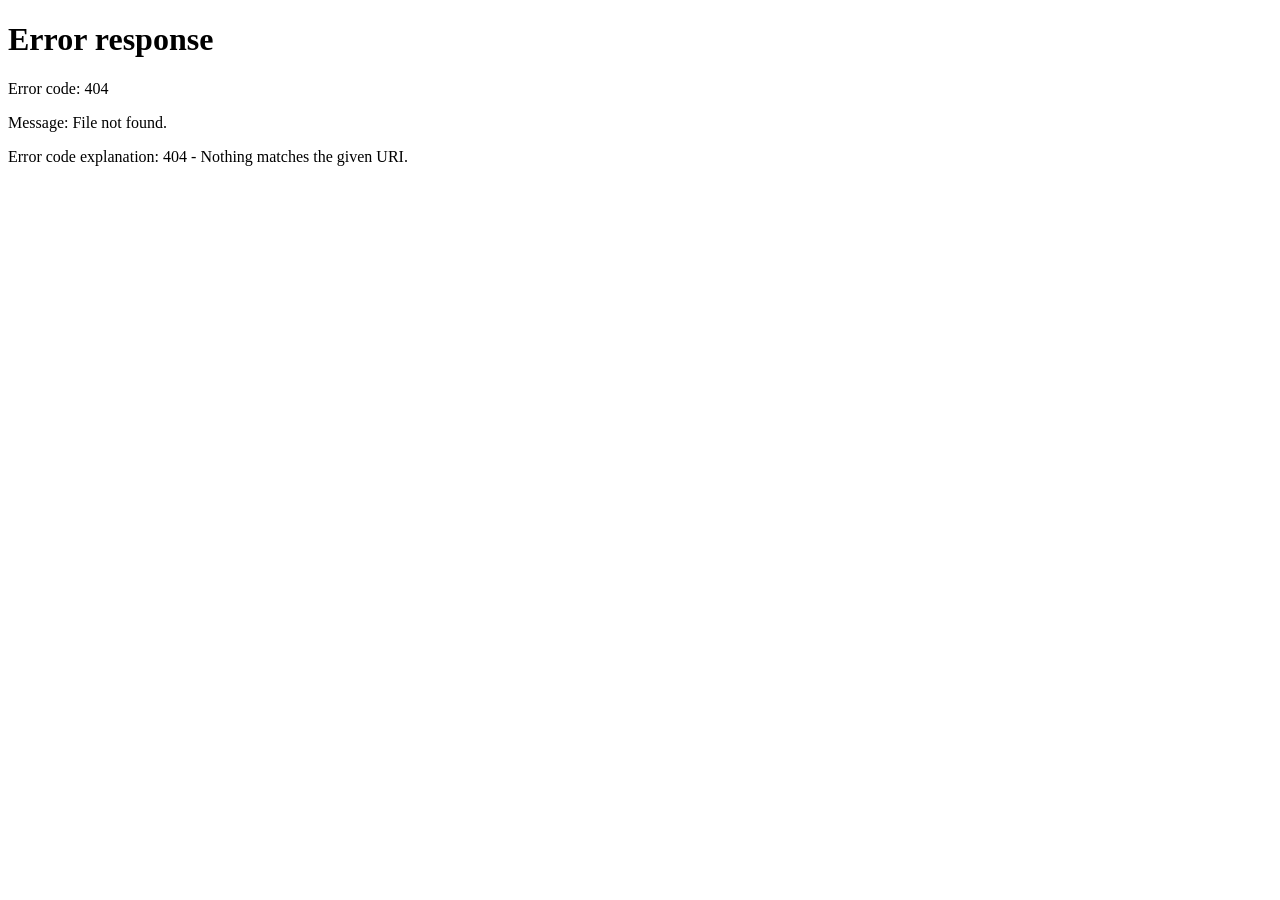
==== index.html @ 7c7d0f90 "Add files via upload" ====
<!DOCTYPE html>
<html lang="tr">
<head>
  <meta charset="UTF-8">
  <meta name="viewport" content="width=device-width, initial-scale=1">
  <title>EUDIA Brussels</title>
  <meta http-equiv="refresh" content="0; url=html/MainPage_tr.html">
  <link rel="icon" type="image/png" href="img/logo/favicon.png">
  <script>
    // Tarayıcı dili Türkçe değilse İngilizce sayfaya yönlendir
    (function () {
      var lang = (navigator.language || 'tr').toLowerCase();
      var target = lang.indexOf('tr') === 0 ? 'html/MainPage_tr.html' : 'html/MainPage_en.html';
      window.location.replace(target);
    })();
  </script>
</head>
<body>
  <p><a href="html/MainPage_tr.html">EUDIA Brussels — Türkçe</a> · <a href="html/MainPage_en.html">English</a></p>
</body>
</html>
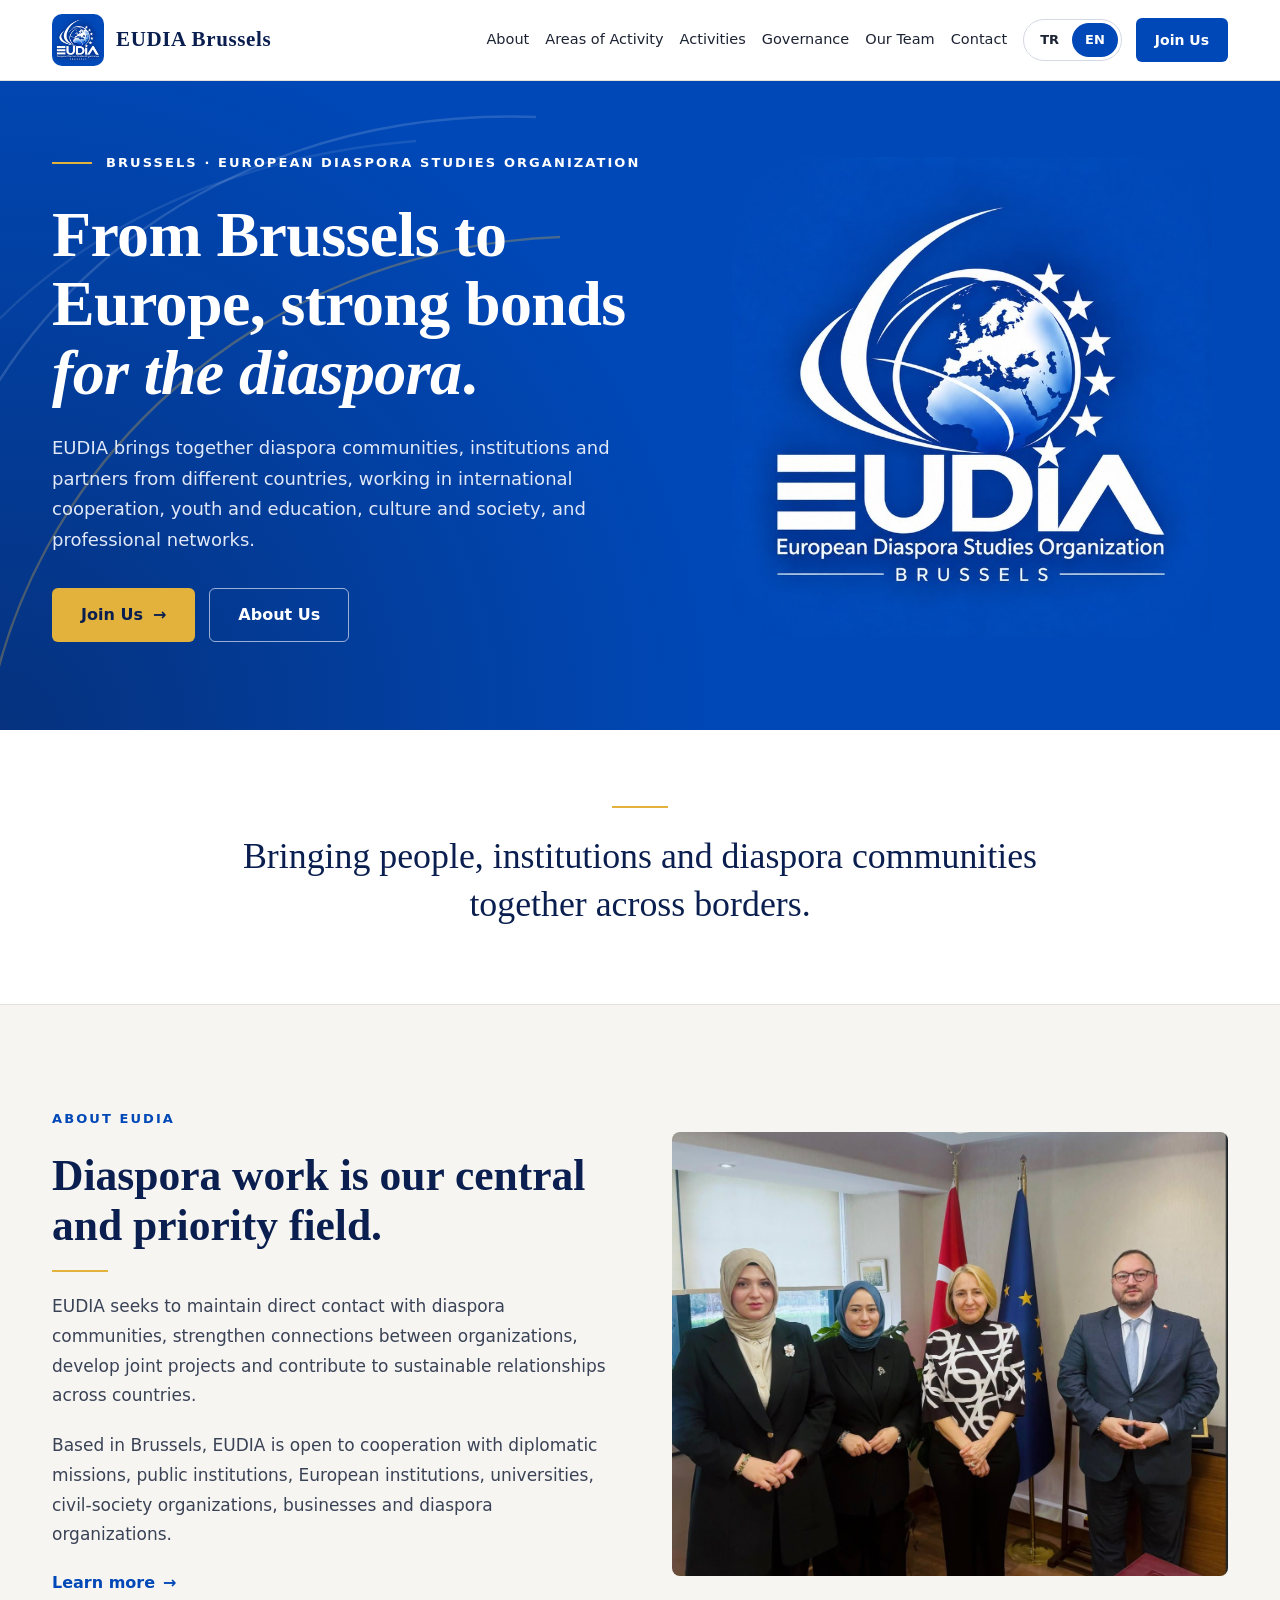
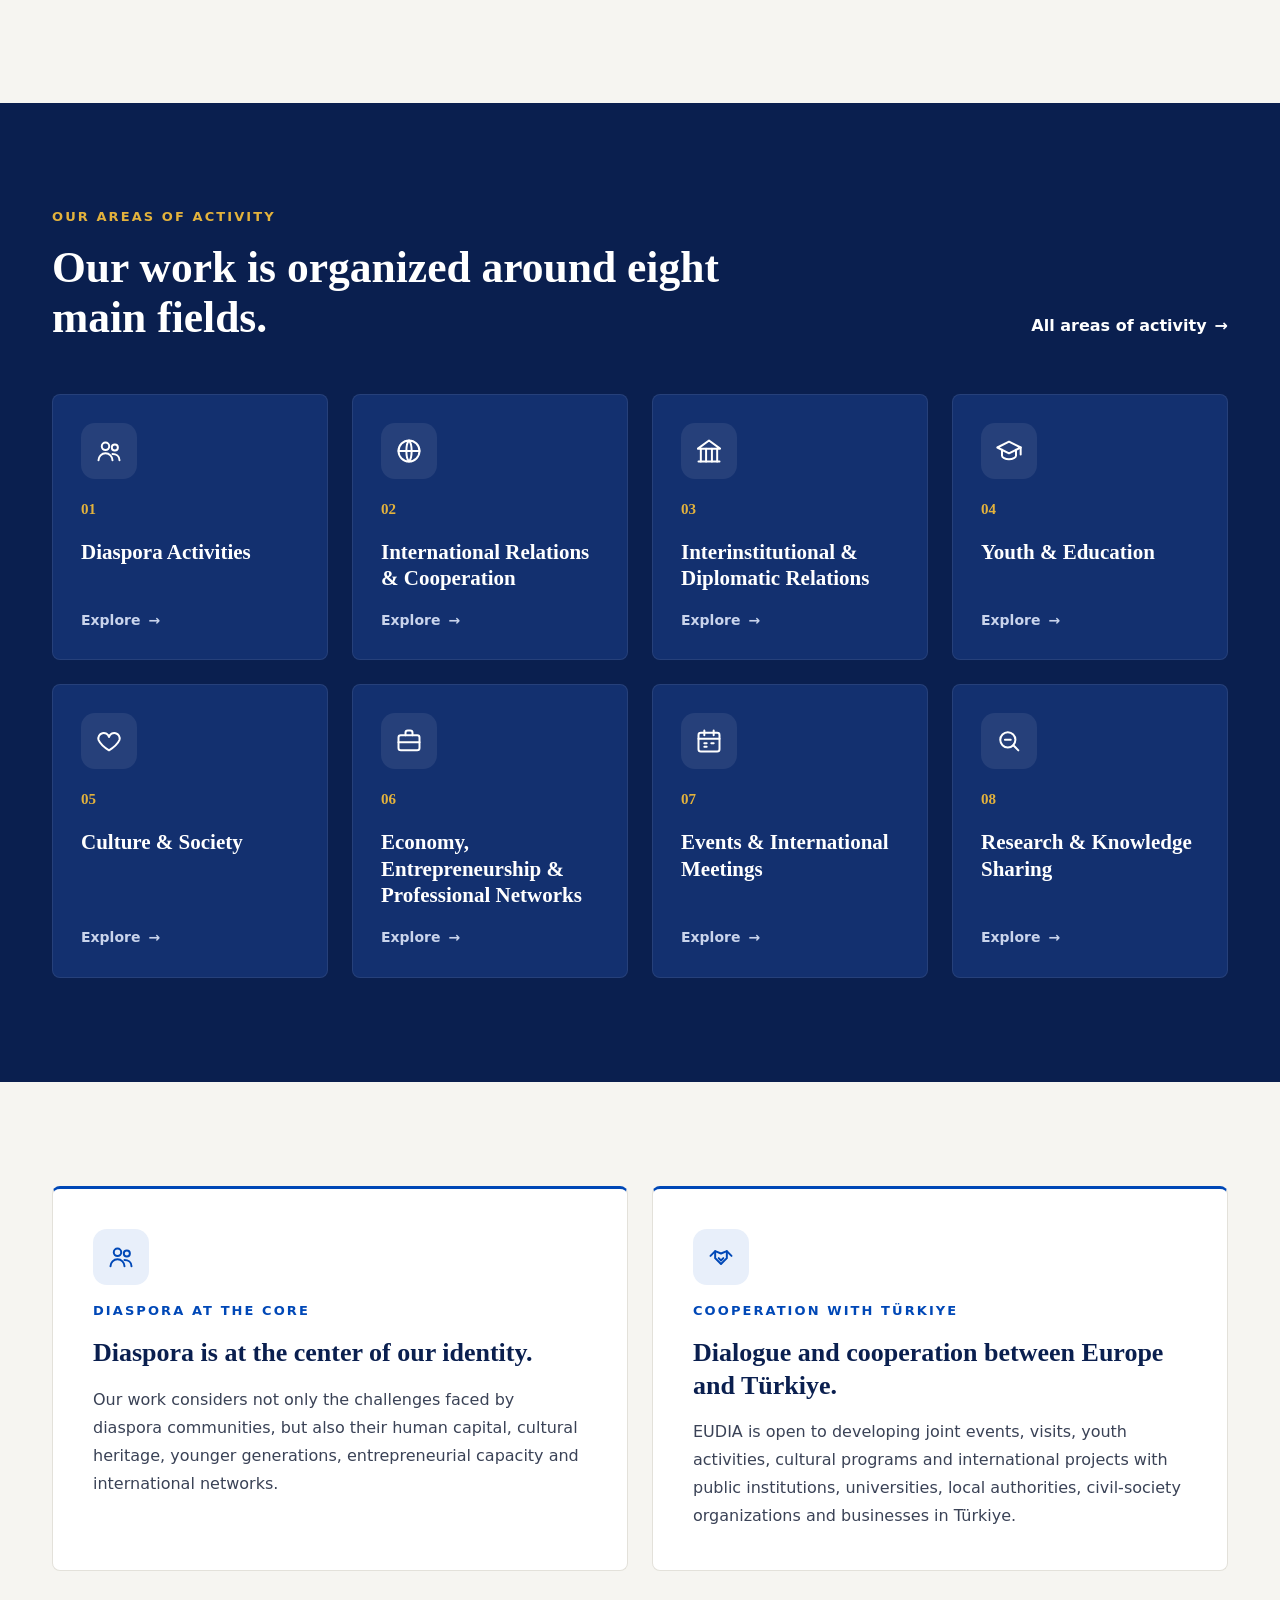
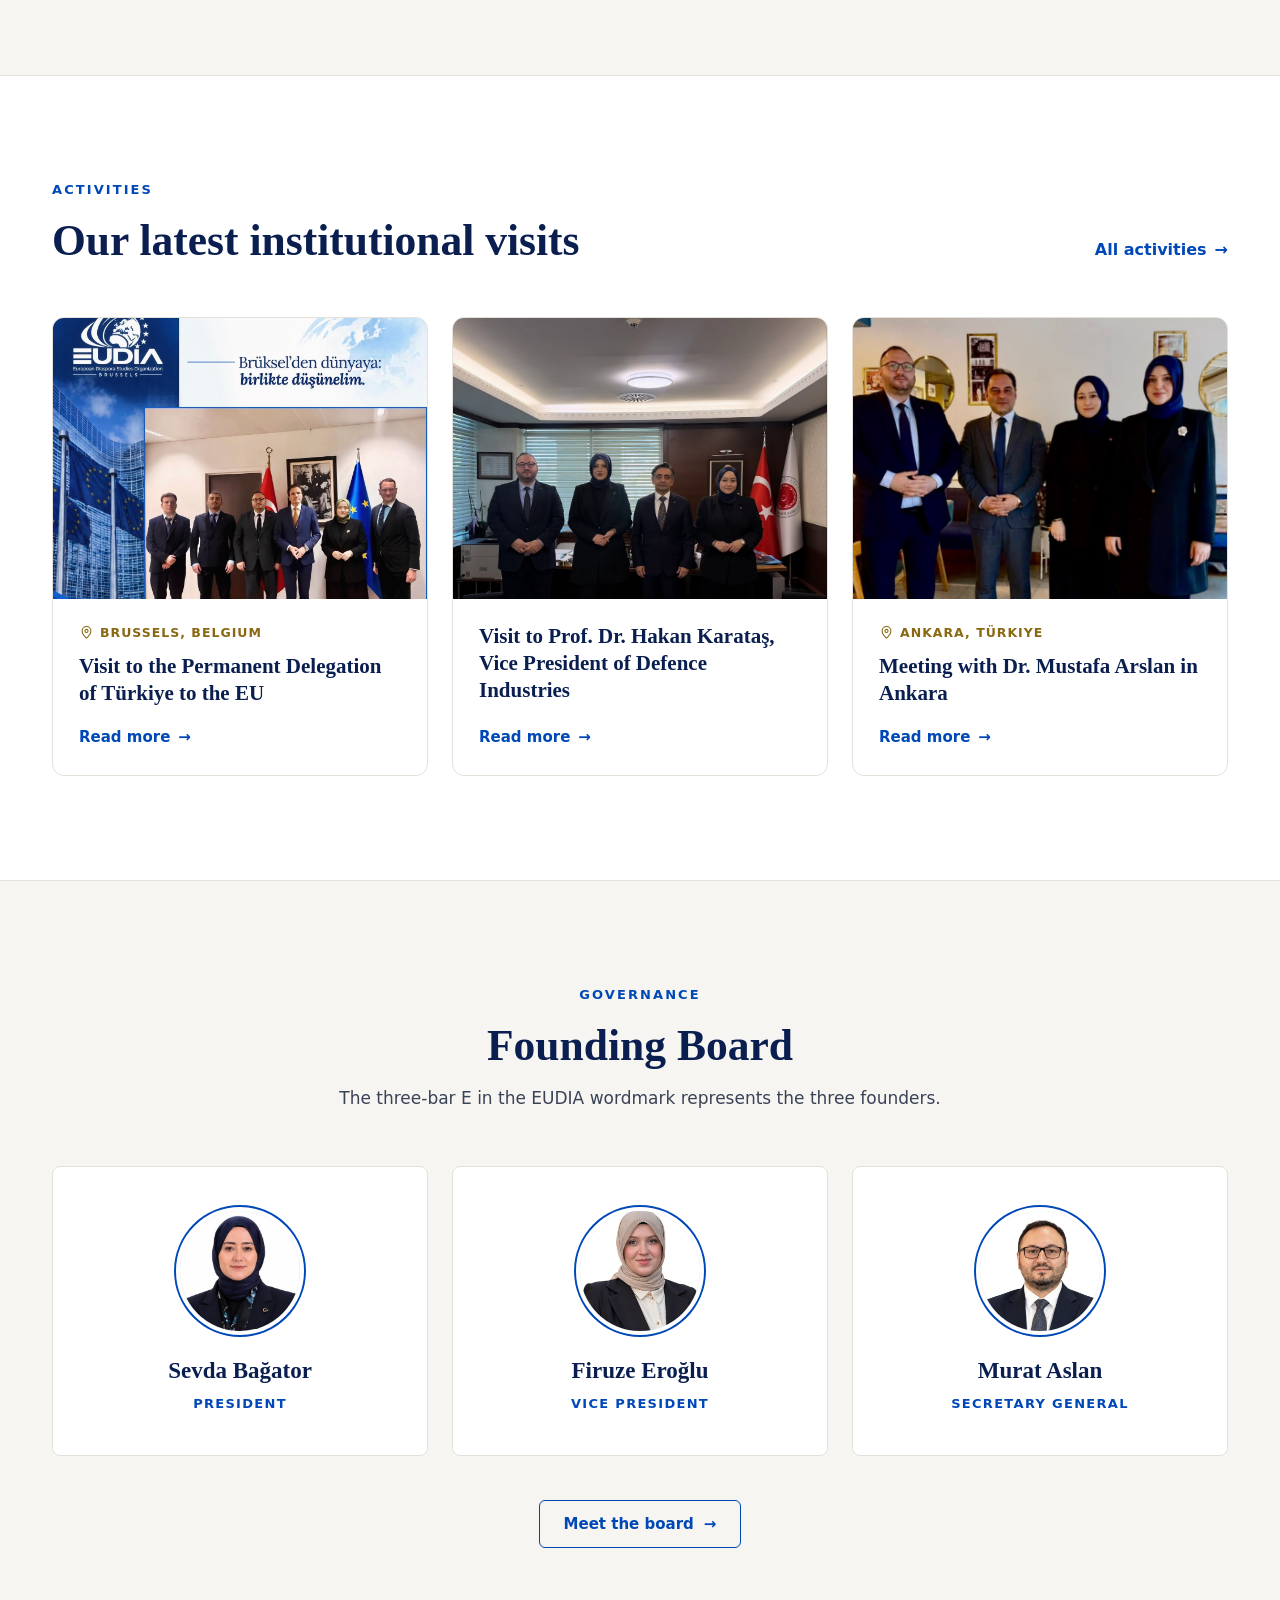
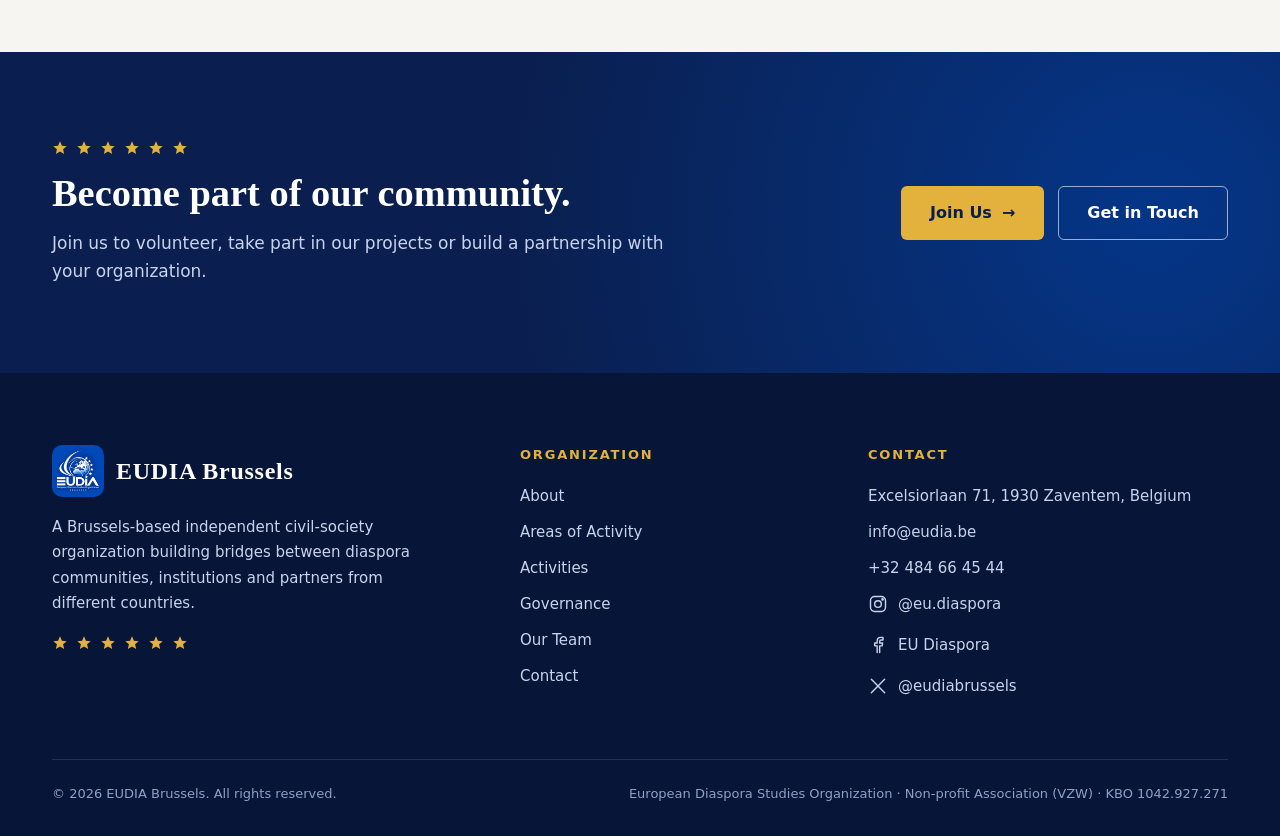
==== commit f765c6e5: "Add files via upload" ====
--- a/index.html
+++ b/index.html
@@ -4,18 +4,18 @@
   <meta charset="UTF-8">
   <meta name="viewport" content="width=device-width, initial-scale=1">
   <title>EUDIA Brussels</title>
-  <meta http-equiv="refresh" content="0; url=html/MainPage_tr.html">
-  <link rel="icon" type="image/png" href="img/logo/favicon.png">
+  <meta http-equiv="refresh" content="0; url=MainPage_tr.html">
+  <link rel="icon" type="image/png" href="favicon.png">
   <script>
     // Tarayıcı dili Türkçe değilse İngilizce sayfaya yönlendir
     (function () {
       var lang = (navigator.language || 'tr').toLowerCase();
-      var target = lang.indexOf('tr') === 0 ? 'html/MainPage_tr.html' : 'html/MainPage_en.html';
+      var target = lang.indexOf('tr') === 0 ? 'MainPage_tr.html' : 'MainPage_en.html';
       window.location.replace(target);
     })();
   </script>
 </head>
 <body>
-  <p><a href="html/MainPage_tr.html">EUDIA Brussels — Türkçe</a> · <a href="html/MainPage_en.html">English</a></p>
+  <p><a href="MainPage_tr.html">EUDIA Brussels — Türkçe</a> · <a href="MainPage_en.html">English</a></p>
 </body>
 </html>
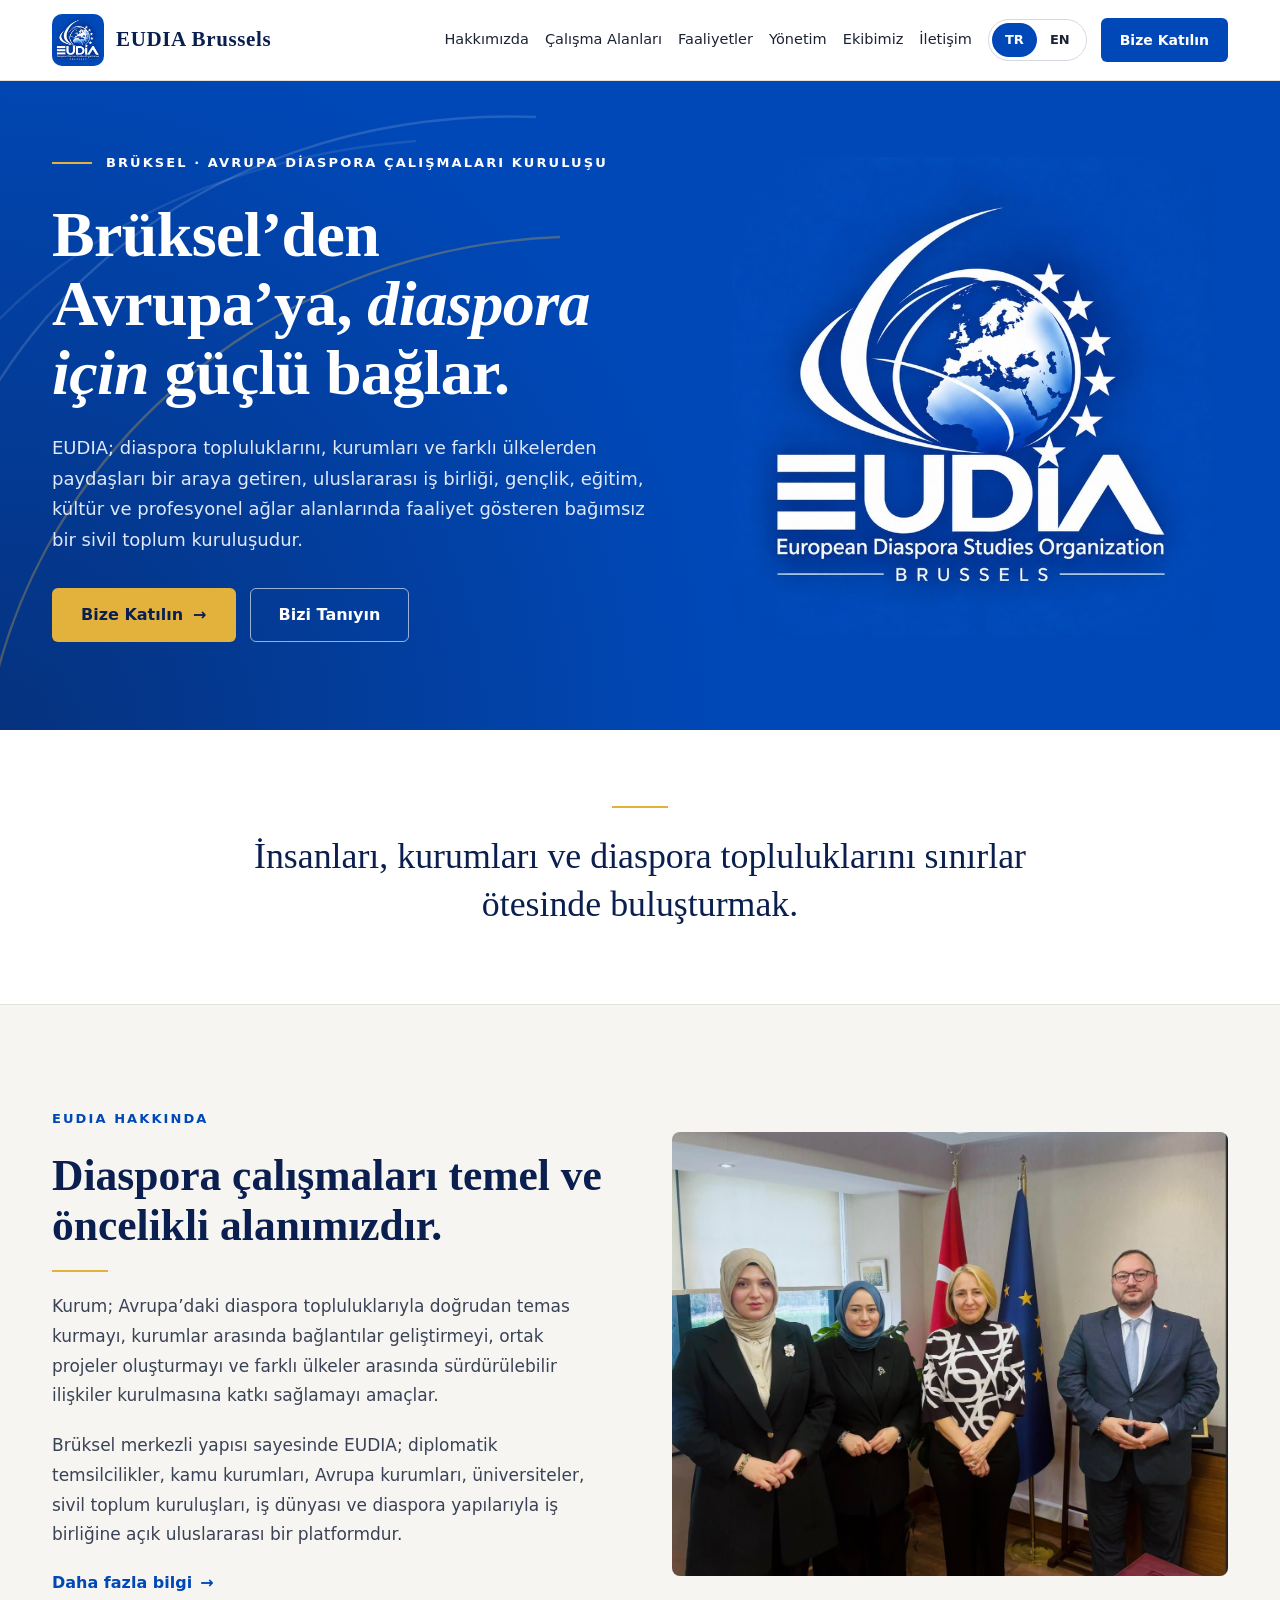
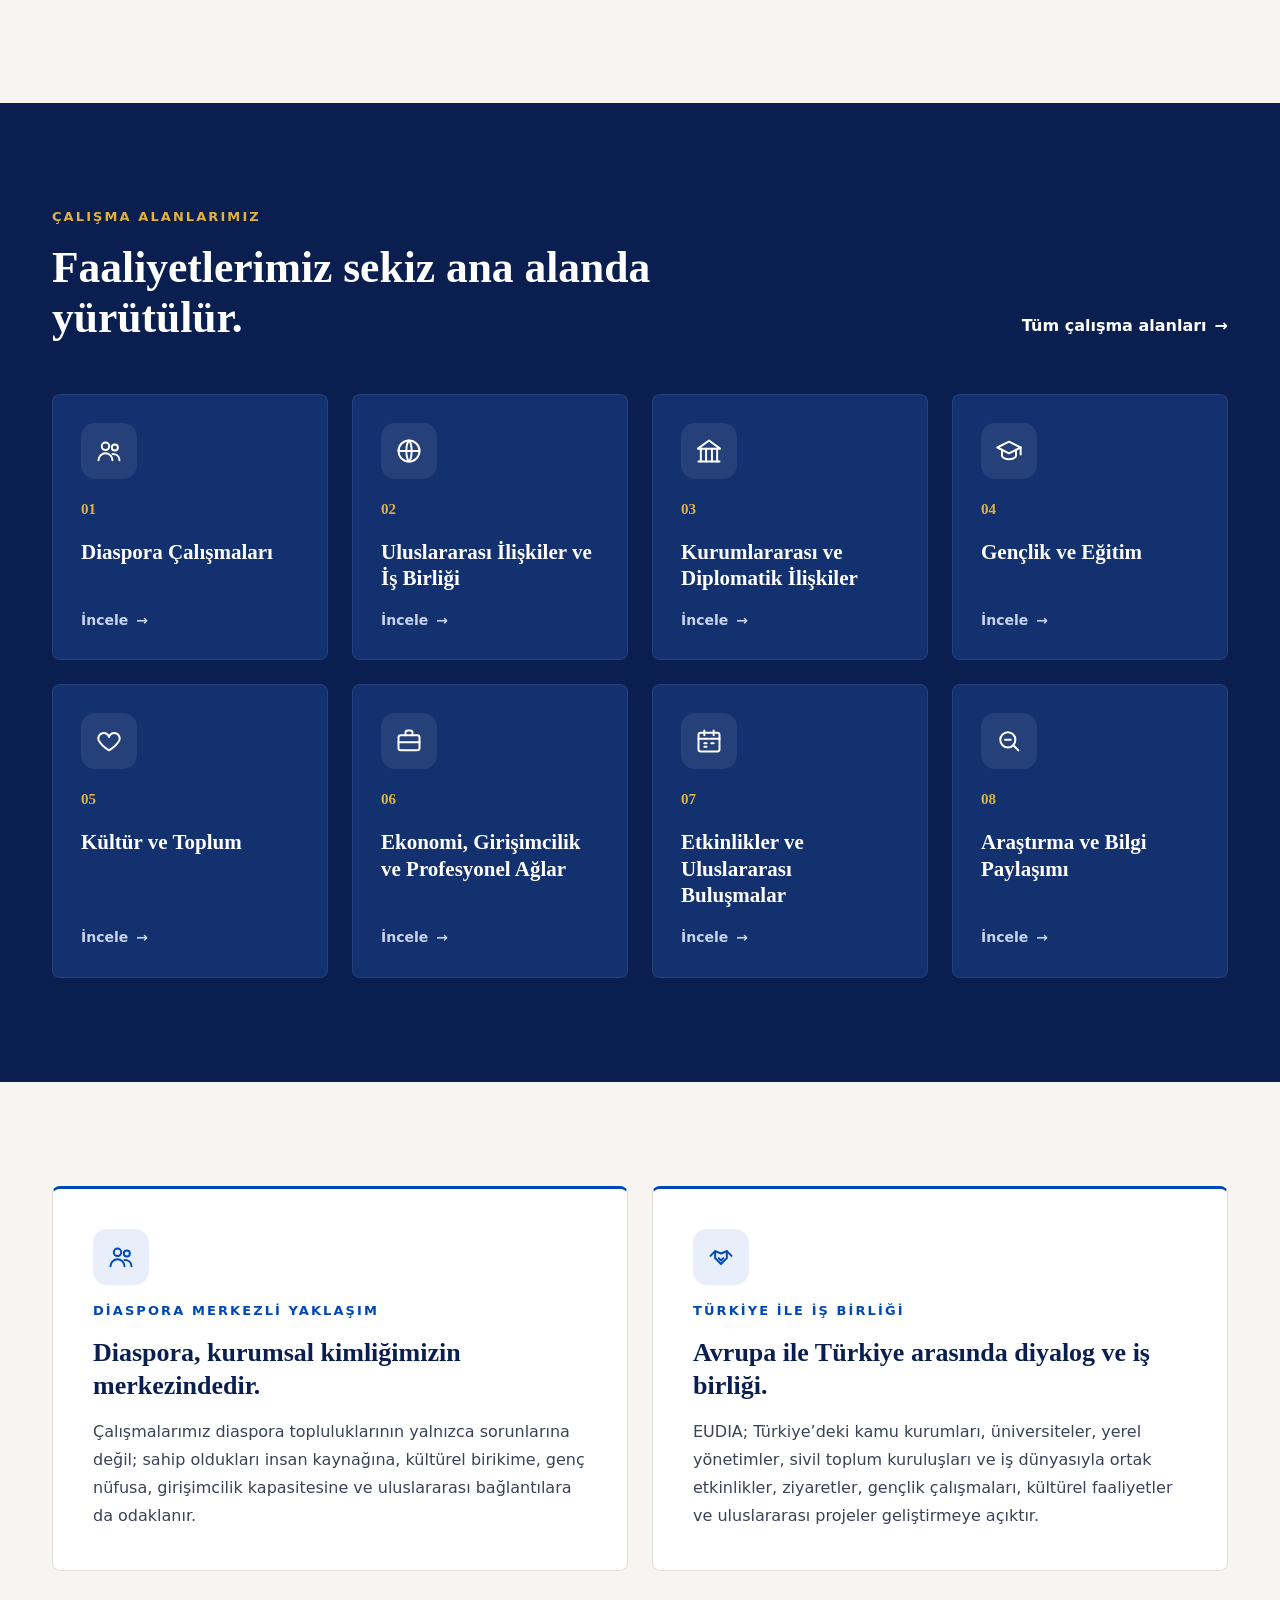
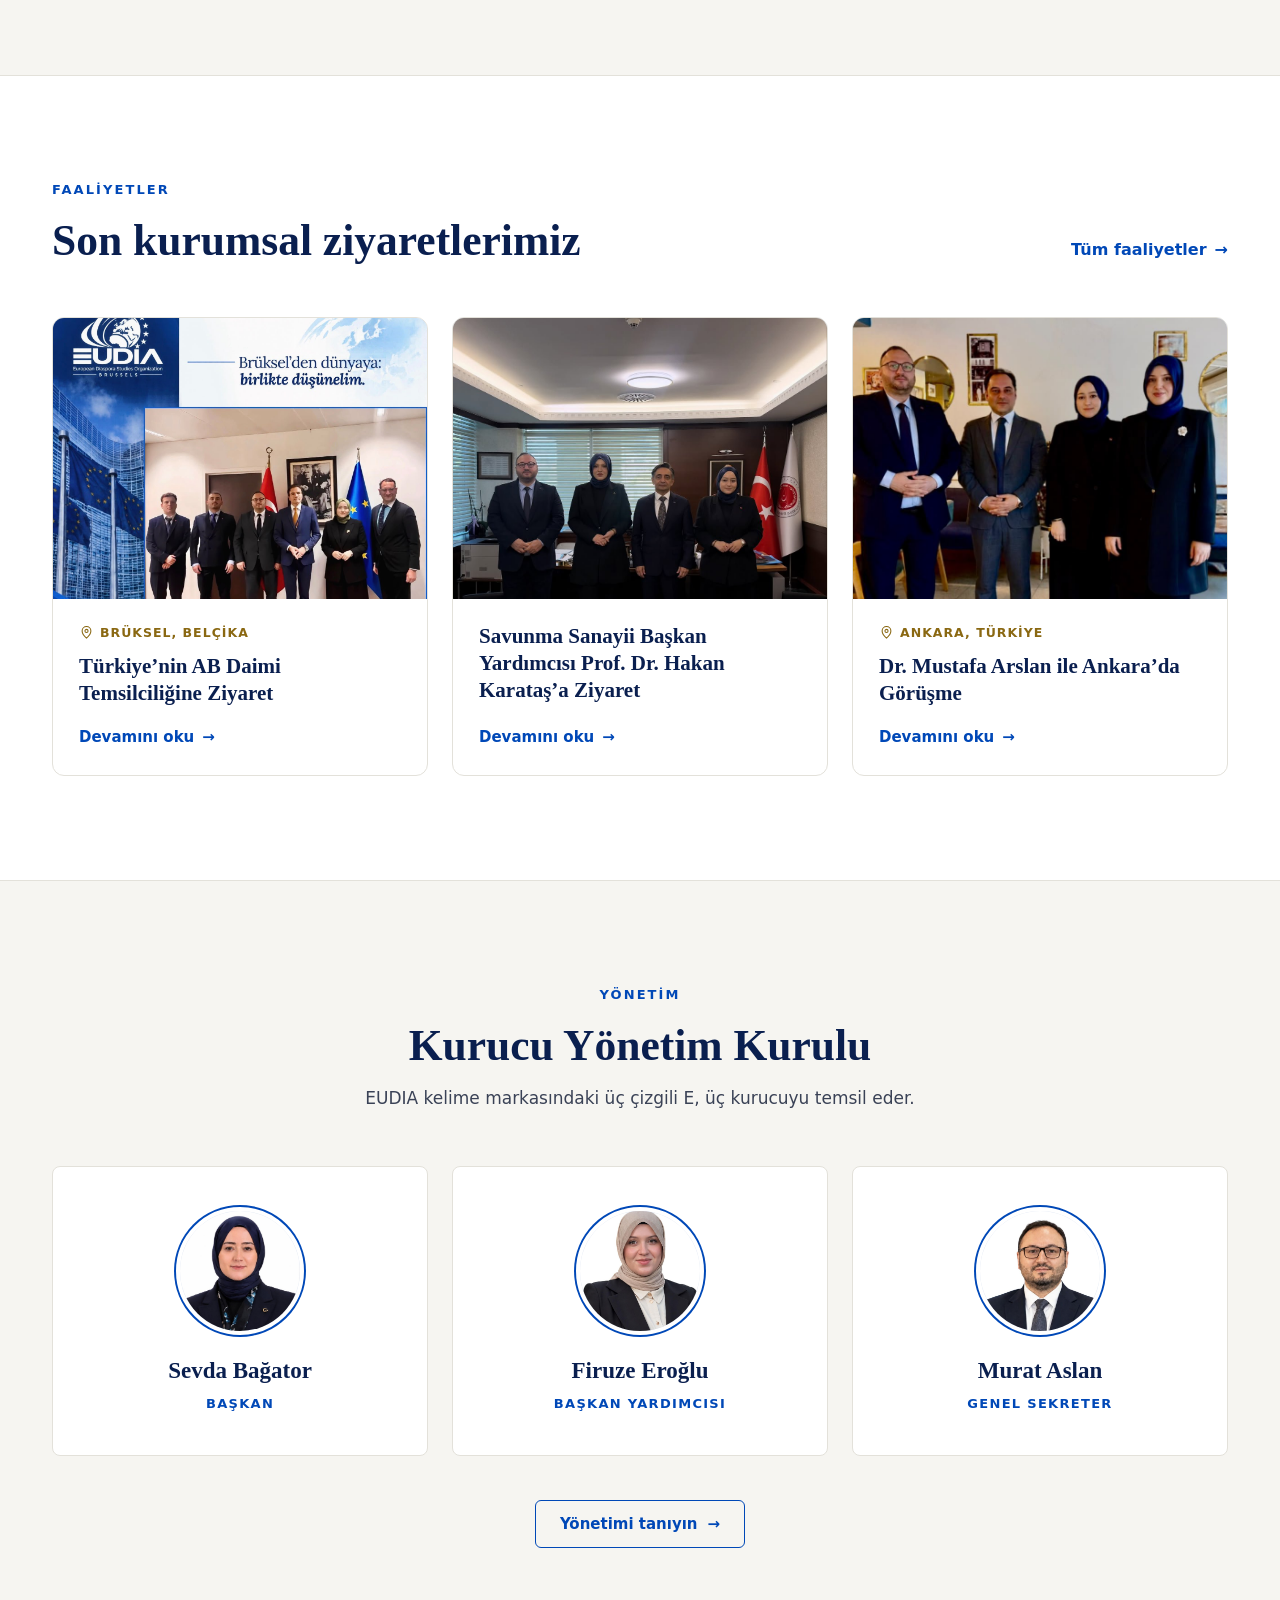
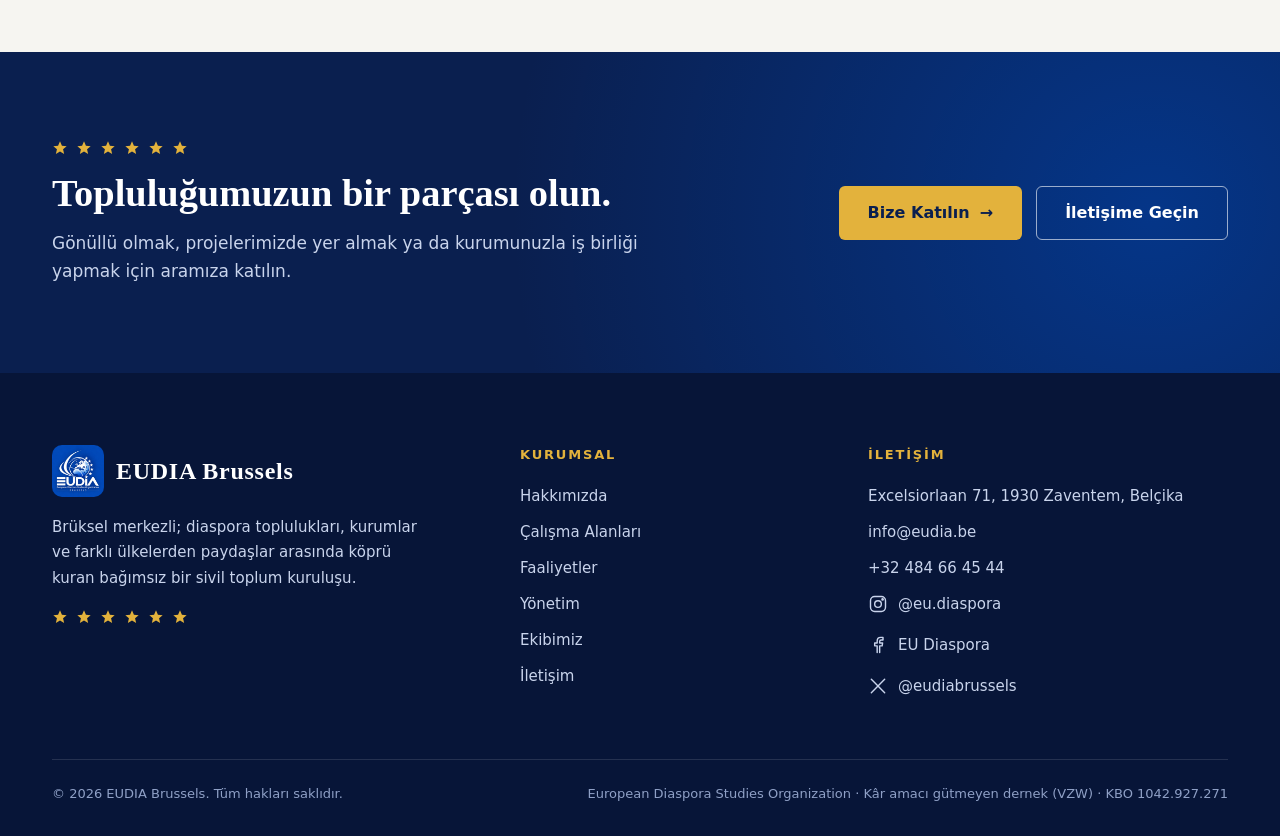
==== commit 63f3f07f: "Publish Turkish homepage directly at domain root" ====
--- a/index.html
+++ b/index.html
@@ -1,21 +1,353 @@
-<!DOCTYPE html>
-<html lang="tr">
-<head>
-  <meta charset="UTF-8">
-  <meta name="viewport" content="width=device-width, initial-scale=1">
-  <title>EUDIA Brussels</title>
-  <meta http-equiv="refresh" content="0; url=MainPage_tr.html">
-  <link rel="icon" type="image/png" href="favicon.png">
-  <script>
-    // Tarayıcı dili Türkçe değilse İngilizce sayfaya yönlendir
-    (function () {
-      var lang = (navigator.language || 'tr').toLowerCase();
-      var target = lang.indexOf('tr') === 0 ? 'MainPage_tr.html' : 'MainPage_en.html';
-      window.location.replace(target);
-    })();
-  </script>
-</head>
-<body>
-  <p><a href="MainPage_tr.html">EUDIA Brussels — Türkçe</a> · <a href="MainPage_en.html">English</a></p>
-</body>
-</html>
+<!DOCTYPE html>
+<html lang="tr">
+<head>
+  <meta charset="UTF-8">
+  <meta name="viewport" content="width=device-width, initial-scale=1">
+  <title>EUDIA Brussels — Avrupa Diaspora Çalışmaları Kuruluşu</title>
+  <meta name="description" content="EUDIA Brussels; diaspora topluluklarını, kurumları ve farklı ülkelerden paydaşları bir araya getiren Brüksel merkezli bağımsız bir sivil toplum kuruluşudur.">
+  <meta name="theme-color" content="#0048B7">
+
+  <meta property="og:type" content="website">
+  <meta property="og:site_name" content="EUDIA Brussels">
+  <meta property="og:title" content="EUDIA Brussels — Avrupa Diaspora Çalışmaları Kuruluşu">
+  <meta property="og:description" content="EUDIA Brussels; diaspora topluluklarını, kurumları ve farklı ülkelerden paydaşları bir araya getiren Brüksel merkezli bağımsız bir sivil toplum kuruluşudur.">
+  <meta property="og:locale" content="tr_TR">
+  <meta property="og:image" content="eudia-logo.jpg">
+
+  <link rel="alternate" hreflang="en" href="MainPage_en.html">
+  <link rel="icon" type="image/png" href="favicon.png">
+  <link rel="apple-touch-icon" href="eudia-logo.jpg">
+
+  <link rel="preconnect" href="https://fonts.googleapis.com">
+  <link rel="preconnect" href="https://fonts.gstatic.com" crossorigin>
+  <link rel="stylesheet" href="https://fonts.googleapis.com/css2?family=Inter:wght@400;500;600;700&amp;family=Source+Serif+4:ital,opsz,wght@0,8..60,500;0,8..60,600;0,8..60,700;1,8..60,500&amp;display=swap">
+
+  <link rel="stylesheet" href="common.css">
+  <link rel="stylesheet" href="Main.css">
+  <script type="application/ld+json">
+  {"@context": "https://schema.org", "@type": "NGO", "name": "European Diaspora Studies Organization", "alternateName": "EUDIA Brussels", "email": "info@eudia.be", "telephone": "+32 484 66 45 44", "address": {"@type": "PostalAddress", "streetAddress": "Excelsiorlaan 71", "postalCode": "1930", "addressLocality": "Zaventem", "addressCountry": "BE"}, "sameAs": ["https://www.instagram.com/eu.diaspora", "https://www.facebook.com/profile.php?id=61594972829004", "https://x.com/eudiabrussels"]}
+  </script>
+  <link rel="canonical" href="https://eudia.be/">
+</head>
+<body class="page-home">
+
+<a class="skip-link" href="#main">İçeriğe geç</a>
+
+<header class="site-header" data-header>
+  <div class="container header__inner">
+    <a class="brand" href="./" aria-label="EUDIA Brussels — Ana Sayfa">
+      <img class="brand__logo" src="eudia-logo.jpg" alt="" width="52" height="52">
+      <span class="brand__text">
+        <span class="brand__name">EUDIA Brussels</span>
+        <span class="brand__sub" lang="en">European Diaspora Studies Organization</span>
+      </span>
+    </a>
+
+    <nav class="nav" id="site-nav" aria-label="Ana menü">
+      <ul class="nav__list">
+        <li><a class="nav__link" href="About_tr.html">Hakkımızda</a></li>
+        <li><a class="nav__link" href="Calisma_alanlari_tr.html">Çalışma Alanları</a></li>
+        <li><a class="nav__link" href="Faaliyetler_tr.html">Faaliyetler</a></li>
+        <li><a class="nav__link" href="Yonetim_tr.html">Yönetim</a></li>
+        <li><a class="nav__link" href="Ekibimiz_tr.html">Ekibimiz</a></li>
+        <li><a class="nav__link" href="Iletisim_tr.html">İletişim</a></li>
+      </ul>
+      <div class="nav__actions">
+        <div class="lang-switch" role="group" aria-label="Dil seçimi">
+          <a href="./" hreflang="tr" lang="tr" aria-current="true" aria-label="Türkçe">TR</a><a href="MainPage_en.html" hreflang="en" lang="en" aria-label="English">EN</a>
+        </div>
+        <a class="btn btn--primary btn--sm" href="#" data-join>Bize Katılın</a>
+      </div>
+    </nav>
+
+    <button class="menu-toggle" type="button" aria-expanded="false" aria-controls="site-nav">
+      <span></span><span></span><span></span>
+      <span class="sr-only">Menüyü aç / kapat</span>
+    </button>
+  </div>
+</header>
+
+<main id="main">
+
+  <!-- Giriş -->
+  <section class="hero">
+    <svg class="deco-arcs" viewBox="0 0 600 600" aria-hidden="true"><path d="M60 540 C 60 240, 300 50, 580 60"/><path d="M10 480 C 40 250, 230 100, 480 80"/><path d="M120 580 C 150 350, 350 170, 600 160"/></svg>
+    <div class="container">
+      <div class="hero__grid">
+        <div class="hero__text hero-anim">
+          <div class="hero__eyebrow">
+            <span class="gold-rule"></span>
+            <span class="eyebrow eyebrow--light">Brüksel · Avrupa Diaspora Çalışmaları Kuruluşu</span>
+          </div>
+          <h1>Brüksel’den Avrupa’ya, <em>diaspora için</em> güçlü bağlar.</h1>
+          <p class="hero__lead">EUDIA; diaspora topluluklarını, kurumları ve farklı ülkelerden paydaşları bir araya getiren, uluslararası iş birliği, gençlik, eğitim, kültür ve profesyonel ağlar alanlarında faaliyet gösteren bağımsız bir sivil toplum kuruluşudur.</p>
+          <div class="hero__actions">
+            <a class="btn btn--gold btn--lg" href="#" data-join>Bize Katılın <span class="arrow" aria-hidden="true">→</span></a>
+            <a class="btn btn--outline-light btn--lg" href="About_tr.html">Bizi Tanıyın</a>
+          </div>
+        </div>
+        <div class="hero__visual">
+          <div class="hero__logo-wrap">
+            <img class="hero__logo" src="eudia-logo.jpg" alt="EUDIA — European Diaspora Studies Organization, Brussels" width="800" height="800" fetchpriority="high">
+          </div>
+        </div>
+      </div>
+    </div>
+  </section>
+
+  <!-- Slogan -->
+  <section class="motto" aria-label="Motto">
+    <div class="container">
+      <div class="motto__inner reveal">
+        <span class="gold-rule"></span>
+        <blockquote>İnsanları, kurumları ve diaspora topluluklarını sınırlar ötesinde buluşturmak.</blockquote>
+      </div>
+    </div>
+  </section>
+
+  <!-- Hakkımızda özeti -->
+  <section class="section intro">
+    <div class="container">
+      <div class="split">
+        <div class="split__text reveal reveal--left">
+          <span class="eyebrow">EUDIA Hakkında</span>
+          <h2 class="section-title">Diaspora çalışmaları temel ve öncelikli alanımızdır.</h2>
+          <span class="gold-rule"></span>
+          <p class="lead">Kurum; Avrupa’daki diaspora topluluklarıyla doğrudan temas kurmayı, kurumlar arasında bağlantılar geliştirmeyi, ortak projeler oluşturmayı ve farklı ülkeler arasında sürdürülebilir ilişkiler kurulmasına katkı sağlamayı amaçlar.</p>
+          <p class="lead">Brüksel merkezli yapısı sayesinde EUDIA; diplomatik temsilcilikler, kamu kurumları, Avrupa kurumları, üniversiteler, sivil toplum kuruluşları, iş dünyası ve diaspora yapılarıyla iş birliğine açık uluslararası bir platformdur.</p>
+          <a class="link-arrow" href="About_tr.html">Daha fazla bilgi <span class="arrow" aria-hidden="true">→</span></a>
+        </div>
+        <div class="reveal reveal--right">
+          <div class="photo" data-photo data-label="Fotoğraf: Brüksel / EUDIA etkinliği"><img src="brussels.jpg" alt="Fotoğraf: Brüksel / EUDIA etkinliği" loading="lazy" decoding="async"></div>
+        </div>
+      </div>
+    </div>
+  </section>
+
+  <!-- Çalışma alanları -->
+  <section class="section section--navy">
+    <div class="container">
+      <div class="section-head section-head--row reveal">
+        <div>
+          <span class="eyebrow eyebrow--gold">Çalışma Alanlarımız</span>
+          <h2 class="section-title">Faaliyetlerimiz sekiz ana alanda yürütülür.</h2>
+        </div>
+        <a class="link-arrow link-arrow--light" href="Calisma_alanlari_tr.html">Tüm çalışma alanları <span class="arrow" aria-hidden="true">→</span></a>
+      </div>
+      <div class="grid grid--4" data-stagger="70">
+        <a class="area-mini reveal" href="Calisma_alanlari_tr.html#alan-1">
+          <span class="icon-badge"><svg viewBox="0 0 24 24" fill="none" stroke="currentColor" stroke-width="1.7" stroke-linecap="round" stroke-linejoin="round" aria-hidden="true"><circle cx="9" cy="8" r="3.2"/><circle cx="17" cy="9" r="2.6"/><path d="M3 20c0-3.3 2.7-6 6-6s6 2.7 6 6"/><path d="M15 14.5c3 0 6 1.8 6 5.5"/></svg></span>
+          <span class="area-mini__num">01</span>
+          <h3>Diaspora Çalışmaları</h3>
+          <span class="area-mini__more">İncele <span class="arrow" aria-hidden="true">→</span></span>
+        </a>
+        <a class="area-mini reveal" href="Calisma_alanlari_tr.html#alan-2">
+          <span class="icon-badge"><svg viewBox="0 0 24 24" fill="none" stroke="currentColor" stroke-width="1.7" stroke-linecap="round" stroke-linejoin="round" aria-hidden="true"><circle cx="12" cy="12" r="9"/><path d="M3 12h18M12 3c3 3 3 15 0 18M12 3c-3 3-3 15 0 18"/></svg></span>
+          <span class="area-mini__num">02</span>
+          <h3>Uluslararası İlişkiler ve İş Birliği</h3>
+          <span class="area-mini__more">İncele <span class="arrow" aria-hidden="true">→</span></span>
+        </a>
+        <a class="area-mini reveal" href="Calisma_alanlari_tr.html#alan-3">
+          <span class="icon-badge"><svg viewBox="0 0 24 24" fill="none" stroke="currentColor" stroke-width="1.7" stroke-linecap="round" stroke-linejoin="round" aria-hidden="true"><path d="M3 21h18"/><path d="M5 21V10M9.5 21V10M14.5 21V10M19 21V10"/><path d="M2.5 10 12 3l9.5 7z"/></svg></span>
+          <span class="area-mini__num">03</span>
+          <h3>Kurumlararası ve Diplomatik İlişkiler</h3>
+          <span class="area-mini__more">İncele <span class="arrow" aria-hidden="true">→</span></span>
+        </a>
+        <a class="area-mini reveal" href="Calisma_alanlari_tr.html#alan-4">
+          <span class="icon-badge"><svg viewBox="0 0 24 24" fill="none" stroke="currentColor" stroke-width="1.7" stroke-linecap="round" stroke-linejoin="round" aria-hidden="true"><path d="M2 9l10-5 10 5-10 5z"/><path d="M6 11v5c0 1.5 2.7 3 6 3s6-1.5 6-3v-5"/><path d="M22 9v6"/></svg></span>
+          <span class="area-mini__num">04</span>
+          <h3>Gençlik ve Eğitim</h3>
+          <span class="area-mini__more">İncele <span class="arrow" aria-hidden="true">→</span></span>
+        </a>
+        <a class="area-mini reveal" href="Calisma_alanlari_tr.html#alan-5">
+          <span class="icon-badge"><svg viewBox="0 0 24 24" fill="none" stroke="currentColor" stroke-width="1.7" stroke-linecap="round" stroke-linejoin="round" aria-hidden="true"><path d="M12 20s-7-4.4-9-9a4.6 4.6 0 0 1 9-2.4A4.6 4.6 0 0 1 21 11c-2 4.6-9 9-9 9z"/></svg></span>
+          <span class="area-mini__num">05</span>
+          <h3>Kültür ve Toplum</h3>
+          <span class="area-mini__more">İncele <span class="arrow" aria-hidden="true">→</span></span>
+        </a>
+        <a class="area-mini reveal" href="Calisma_alanlari_tr.html#alan-6">
+          <span class="icon-badge"><svg viewBox="0 0 24 24" fill="none" stroke="currentColor" stroke-width="1.7" stroke-linecap="round" stroke-linejoin="round" aria-hidden="true"><rect x="3" y="7" width="18" height="13" rx="2"/><path d="M9 7V5a2 2 0 0 1 2-2h2a2 2 0 0 1 2 2v2"/><path d="M3 13h18"/></svg></span>
+          <span class="area-mini__num">06</span>
+          <h3>Ekonomi, Girişimcilik ve Profesyonel Ağlar</h3>
+          <span class="area-mini__more">İncele <span class="arrow" aria-hidden="true">→</span></span>
+        </a>
+        <a class="area-mini reveal" href="Calisma_alanlari_tr.html#alan-7">
+          <span class="icon-badge"><svg viewBox="0 0 24 24" fill="none" stroke="currentColor" stroke-width="1.7" stroke-linecap="round" stroke-linejoin="round" aria-hidden="true"><rect x="3" y="5" width="18" height="16" rx="2"/><path d="M16 3v4M8 3v4M3 10h18"/><path d="M8 14h2M14 14h2M8 17h2"/></svg></span>
+          <span class="area-mini__num">07</span>
+          <h3>Etkinlikler ve Uluslararası Buluşmalar</h3>
+          <span class="area-mini__more">İncele <span class="arrow" aria-hidden="true">→</span></span>
+        </a>
+        <a class="area-mini reveal" href="Calisma_alanlari_tr.html#alan-8">
+          <span class="icon-badge"><svg viewBox="0 0 24 24" fill="none" stroke="currentColor" stroke-width="1.7" stroke-linecap="round" stroke-linejoin="round" aria-hidden="true"><circle cx="11" cy="11" r="6.5"/><path d="M20 20l-4.3-4.3"/><path d="M8.5 11h5"/></svg></span>
+          <span class="area-mini__num">08</span>
+          <h3>Araştırma ve Bilgi Paylaşımı</h3>
+          <span class="area-mini__more">İncele <span class="arrow" aria-hidden="true">→</span></span>
+        </a>
+      </div>
+    </div>
+  </section>
+
+  <!-- Diaspora ve Türkiye -->
+  <section class="section">
+    <div class="container">
+      <div class="grid grid--2" data-stagger="120">
+        <article class="card card--accent card--lift pillar reveal">
+          <span class="icon-badge"><svg viewBox="0 0 24 24" fill="none" stroke="currentColor" stroke-width="1.7" stroke-linecap="round" stroke-linejoin="round" aria-hidden="true"><circle cx="9" cy="8" r="3.2"/><circle cx="17" cy="9" r="2.6"/><path d="M3 20c0-3.3 2.7-6 6-6s6 2.7 6 6"/><path d="M15 14.5c3 0 6 1.8 6 5.5"/></svg></span>
+          <span class="eyebrow">Diaspora Merkezli Yaklaşım</span>
+          <h3>Diaspora, kurumsal kimliğimizin merkezindedir.</h3>
+          <p>Çalışmalarımız diaspora topluluklarının yalnızca sorunlarına değil; sahip oldukları insan kaynağına, kültürel birikime, genç nüfusa, girişimcilik kapasitesine ve uluslararası bağlantılara da odaklanır.</p>
+        </article>
+        <article class="card card--accent card--lift pillar reveal">
+          <span class="icon-badge"><svg viewBox="0 0 24 24" fill="none" stroke="currentColor" stroke-width="1.7" stroke-linecap="round" stroke-linejoin="round" aria-hidden="true"><path d="M3 11l4-4 5 2 5-2 4 4"/><path d="M7 7v6l5 5 5-5V7"/><path d="M10 13l2 2 2-2"/></svg></span>
+          <span class="eyebrow">Türkiye ile İş Birliği</span>
+          <h3>Avrupa ile Türkiye arasında diyalog ve iş birliği.</h3>
+          <p>EUDIA; Türkiye’deki kamu kurumları, üniversiteler, yerel yönetimler, sivil toplum kuruluşları ve iş dünyasıyla ortak etkinlikler, ziyaretler, gençlik çalışmaları, kültürel faaliyetler ve uluslararası projeler geliştirmeye açıktır.</p>
+        </article>
+      </div>
+    </div>
+  </section>
+
+  <!-- Son faaliyetler -->
+  <section class="section section--white">
+    <div class="container">
+      <div class="section-head section-head--row reveal">
+        <div>
+          <span class="eyebrow">Faaliyetler</span>
+          <h2 class="section-title">Son kurumsal ziyaretlerimiz</h2>
+        </div>
+        <a class="link-arrow" href="Faaliyetler_tr.html">Tüm faaliyetler <span class="arrow" aria-hidden="true">→</span></a>
+      </div>
+      <div class="grid grid--3" data-stagger="110">
+        <a class="news-card reveal" href="Faaliyetler_tr.html#ab-daimi-temsilciligi">
+          <div class="photo news-card__photo" data-photo data-label="Fotoğraf eklenecek"><img src="ab-daimi-temsilciligi.jpg" alt="Türkiye’nin AB Daimi Temsilciliğine Ziyaret" loading="lazy" decoding="async"></div>
+          <div class="news-card__body">
+            <span class="news-card__place"><svg viewBox="0 0 24 24" fill="none" stroke="currentColor" stroke-width="1.7" stroke-linecap="round" stroke-linejoin="round" aria-hidden="true"><path d="M12 21s-7-6.2-7-11.5A7 7 0 0 1 19 9.5C19 14.8 12 21 12 21z"/><circle cx="12" cy="9.5" r="2.5"/></svg> Brüksel, Belçika</span>
+            <h3>Türkiye’nin AB Daimi Temsilciliğine Ziyaret</h3>
+            <span class="news-card__more">Devamını oku <span class="arrow" aria-hidden="true">→</span></span>
+          </div>
+        </a>
+        <a class="news-card reveal" href="Faaliyetler_tr.html#savunma-sanayii">
+          <div class="photo news-card__photo" data-photo data-label="Fotoğraf eklenecek"><img src="savunma-sanayii-hakan-karatas.jpg" alt="Savunma Sanayii Başkan Yardımcısı Prof. Dr. Hakan Karataş’a Ziyaret" loading="lazy" decoding="async"></div>
+          <div class="news-card__body">
+            
+            <h3>Savunma Sanayii Başkan Yardımcısı Prof. Dr. Hakan Karataş’a Ziyaret</h3>
+            <span class="news-card__more">Devamını oku <span class="arrow" aria-hidden="true">→</span></span>
+          </div>
+        </a>
+        <a class="news-card reveal" href="Faaliyetler_tr.html#mustafa-arslan">
+          <div class="photo news-card__photo" data-photo data-label="Fotoğraf eklenecek"><img src="mustafa-arslan-ankara.jpg" alt="Dr. Mustafa Arslan ile Ankara’da Görüşme" loading="lazy" decoding="async"></div>
+          <div class="news-card__body">
+            <span class="news-card__place"><svg viewBox="0 0 24 24" fill="none" stroke="currentColor" stroke-width="1.7" stroke-linecap="round" stroke-linejoin="round" aria-hidden="true"><path d="M12 21s-7-6.2-7-11.5A7 7 0 0 1 19 9.5C19 14.8 12 21 12 21z"/><circle cx="12" cy="9.5" r="2.5"/></svg> Ankara, Türkiye</span>
+            <h3>Dr. Mustafa Arslan ile Ankara’da Görüşme</h3>
+            <span class="news-card__more">Devamını oku <span class="arrow" aria-hidden="true">→</span></span>
+          </div>
+        </a>
+      </div>
+    </div>
+  </section>
+
+  <!-- Yönetim -->
+  <section class="section">
+    <div class="container">
+      <div class="section-head section-head--center reveal">
+        <span class="eyebrow">Yönetim</span>
+        <h2 class="section-title">Kurucu Yönetim Kurulu</h2>
+        <p class="lead">EUDIA kelime markasındaki üç çizgili E, üç kurucuyu temsil eder.</p>
+      </div>
+      <div class="grid grid--3" data-stagger="120">
+        <article class="person-mini reveal">
+          <div class="avatar" data-photo data-initials="SB"><img src="sevda-bagator.jpg" alt="Sevda Bağator" loading="lazy" decoding="async"></div>
+          <div>
+            <h3>Sevda Bağator</h3>
+            <span class="person-mini__role">Başkan</span>
+          </div>
+        </article>
+        <article class="person-mini reveal">
+          <div class="avatar" data-photo data-initials="FE"><img src="firuze-eroglu.jpg" alt="Firuze Eroğlu" loading="lazy" decoding="async"></div>
+          <div>
+            <h3>Firuze Eroğlu</h3>
+            <span class="person-mini__role">Başkan Yardımcısı</span>
+          </div>
+        </article>
+        <article class="person-mini reveal">
+          <div class="avatar" data-photo data-initials="MA"><img src="murat-aslan.jpg" alt="Murat Aslan" loading="lazy" decoding="async"></div>
+          <div>
+            <h3>Murat Aslan</h3>
+            <span class="person-mini__role">Genel Sekreter</span>
+          </div>
+        </article>
+      </div>
+      <div class="board-teaser__more reveal">
+        <a class="btn btn--outline" href="Yonetim_tr.html">Yönetimi tanıyın <span class="arrow" aria-hidden="true">→</span></a>
+      </div>
+    </div>
+  </section>
+
+  <section class="cta-band" aria-labelledby="cta-title">
+    <div class="container">
+      <div class="cta-band__inner reveal">
+        <div class="cta-band__text">
+          <div class="stars stars--twinkle" aria-hidden="true"><svg viewBox="0 0 24 24" aria-hidden="true"><path d="M12 2l2.9 6.6 7.1.6-5.4 4.7 1.6 7L12 17.2 5.8 20.9l1.6-7L2 9.2l7.1-.6z"/></svg><svg viewBox="0 0 24 24" aria-hidden="true"><path d="M12 2l2.9 6.6 7.1.6-5.4 4.7 1.6 7L12 17.2 5.8 20.9l1.6-7L2 9.2l7.1-.6z"/></svg><svg viewBox="0 0 24 24" aria-hidden="true"><path d="M12 2l2.9 6.6 7.1.6-5.4 4.7 1.6 7L12 17.2 5.8 20.9l1.6-7L2 9.2l7.1-.6z"/></svg><svg viewBox="0 0 24 24" aria-hidden="true"><path d="M12 2l2.9 6.6 7.1.6-5.4 4.7 1.6 7L12 17.2 5.8 20.9l1.6-7L2 9.2l7.1-.6z"/></svg><svg viewBox="0 0 24 24" aria-hidden="true"><path d="M12 2l2.9 6.6 7.1.6-5.4 4.7 1.6 7L12 17.2 5.8 20.9l1.6-7L2 9.2l7.1-.6z"/></svg><svg viewBox="0 0 24 24" aria-hidden="true"><path d="M12 2l2.9 6.6 7.1.6-5.4 4.7 1.6 7L12 17.2 5.8 20.9l1.6-7L2 9.2l7.1-.6z"/></svg></div>
+          <h2 id="cta-title">Topluluğumuzun bir parçası olun.</h2>
+          <p>Gönüllü olmak, projelerimizde yer almak ya da kurumunuzla iş birliği yapmak için aramıza katılın.</p>
+        </div>
+        <div class="cta-band__actions">
+          <a class="btn btn--gold btn--lg" href="#" data-join>Bize Katılın <span class="arrow" aria-hidden="true">→</span></a>
+          <a class="btn btn--outline-light btn--lg" href="Iletisim_tr.html">İletişime Geçin</a>
+        </div>
+      </div>
+    </div>
+  </section>
+
+</main>
+
+<footer class="site-footer">
+  <div class="container">
+    <div class="footer__grid">
+      <div class="footer__brand">
+        <a class="brand" href="./">
+          <img class="brand__logo" src="eudia-logo.jpg" alt="" width="52" height="52" loading="lazy">
+          <span class="brand__text"><span class="brand__name">EUDIA Brussels</span></span>
+        </a>
+        <p>Brüksel merkezli; diaspora toplulukları, kurumlar ve farklı ülkelerden paydaşlar arasında köprü kuran bağımsız bir sivil toplum kuruluşu.</p>
+        <div class="stars stars--twinkle" aria-hidden="true"><svg viewBox="0 0 24 24" aria-hidden="true"><path d="M12 2l2.9 6.6 7.1.6-5.4 4.7 1.6 7L12 17.2 5.8 20.9l1.6-7L2 9.2l7.1-.6z"/></svg><svg viewBox="0 0 24 24" aria-hidden="true"><path d="M12 2l2.9 6.6 7.1.6-5.4 4.7 1.6 7L12 17.2 5.8 20.9l1.6-7L2 9.2l7.1-.6z"/></svg><svg viewBox="0 0 24 24" aria-hidden="true"><path d="M12 2l2.9 6.6 7.1.6-5.4 4.7 1.6 7L12 17.2 5.8 20.9l1.6-7L2 9.2l7.1-.6z"/></svg><svg viewBox="0 0 24 24" aria-hidden="true"><path d="M12 2l2.9 6.6 7.1.6-5.4 4.7 1.6 7L12 17.2 5.8 20.9l1.6-7L2 9.2l7.1-.6z"/></svg><svg viewBox="0 0 24 24" aria-hidden="true"><path d="M12 2l2.9 6.6 7.1.6-5.4 4.7 1.6 7L12 17.2 5.8 20.9l1.6-7L2 9.2l7.1-.6z"/></svg><svg viewBox="0 0 24 24" aria-hidden="true"><path d="M12 2l2.9 6.6 7.1.6-5.4 4.7 1.6 7L12 17.2 5.8 20.9l1.6-7L2 9.2l7.1-.6z"/></svg></div>
+      </div>
+      <div>
+        <h2 class="footer__title">Kurumsal</h2>
+        <ul class="footer__list">
+            <li><a href="About_tr.html">Hakkımızda</a></li>
+            <li><a href="Calisma_alanlari_tr.html">Çalışma Alanları</a></li>
+            <li><a href="Faaliyetler_tr.html">Faaliyetler</a></li>
+            <li><a href="Yonetim_tr.html">Yönetim</a></li>
+            <li><a href="Ekibimiz_tr.html">Ekibimiz</a></li>
+            <li><a href="Iletisim_tr.html">İletişim</a></li>
+        </ul>
+      </div>
+      <div>
+        <h2 class="footer__title">İletişim</h2>
+        <ul class="footer__list">
+          <li><a href="https://www.google.com/maps/search/?api=1&query=Excelsiorlaan+71+1930+Zaventem+Belgium" target="_blank" rel="noopener">Excelsiorlaan 71, 1930 Zaventem, Belçika</a></li>
+          <li><a href="mailto:info@eudia.be">info@eudia.be</a></li>
+          <li><a href="tel:+32484664544">+32 484 66 45 44</a></li>
+          <li><a class="footer__social" href="https://www.instagram.com/eu.diaspora" target="_blank" rel="noopener"><svg viewBox="0 0 24 24" fill="none" stroke="currentColor" stroke-width="1.7" stroke-linecap="round" stroke-linejoin="round" aria-hidden="true"><rect x="3" y="3" width="18" height="18" rx="5"/><circle cx="12" cy="12" r="4"/><circle cx="17.5" cy="6.5" r=".8" fill="currentColor"/></svg> @eu.diaspora</a></li>
+          <li><a class="footer__social" href="https://www.facebook.com/profile.php?id=61594972829004" target="_blank" rel="noopener"><svg viewBox="0 0 24 24" fill="none" stroke="currentColor" stroke-width="1.7" stroke-linecap="round" stroke-linejoin="round" aria-hidden="true"><path d="M14 21v-8h3l.5-3.5H14V7.8c0-1 .3-1.8 1.8-1.8H18V3a24 24 0 0 0-2.7-.1C12.6 2.9 11 4.5 11 7.4v2.1H8V13h3v8"/></svg> EU Diaspora</a></li>
+          <li><a class="footer__social" href="https://x.com/eudiabrussels" target="_blank" rel="noopener"><svg viewBox="0 0 24 24" fill="none" stroke="currentColor" stroke-width="1.7" stroke-linecap="round" stroke-linejoin="round" aria-hidden="true"><path d="M4 4l16 16M20 4L4 20"/></svg> @eudiabrussels</a></li>
+        </ul>
+      </div>
+    </div>
+    <div class="footer__bottom">
+      <span>© <span data-year>2026</span> EUDIA Brussels. Tüm hakları saklıdır.</span>
+      <span>European Diaspora Studies Organization · Kâr amacı gütmeyen dernek (VZW) · KBO 1042.927.271</span>
+    </div>
+  </div>
+</footer>
+
+<button class="back-to-top" type="button" data-back-to-top aria-label="Sayfanın başına dön">
+  <svg viewBox="0 0 24 24" fill="none" stroke="currentColor" stroke-width="2" stroke-linecap="round" stroke-linejoin="round" aria-hidden="true"><path d="M12 19V5M5 12l7-7 7 7"/></svg>
+</button>
+<div class="toast" role="status" aria-live="polite" data-toast></div>
+
+<script src="common.js" defer></script>
+<script src="Main.js" defer></script>
+</body>
+</html>
--- a/common.css
+++ b/common.css
@@ -0,0 +1,732 @@
+/* =========================================================
+   EUDİA Brussels — Ortak stiller (tüm sayfalarda yüklenir)
+   ========================================================= */
+
+/* ---------- 1. Tasarım değişkenleri ---------- */
+:root {
+  --blue: #0048B7;          /* logo mavisi */
+  --blue-600: #003C9A;
+  --blue-50: #E8EFFA;
+  --navy: #0A1F4F;
+  --navy-2: #13306F;
+  --gold: #E3B23C;
+  --gold-600: #C9982A;
+  --gold-text: #8A6812;     /* açık zeminde okunabilir altın */
+
+  --bg: #F6F5F1;
+  --white: #FFFFFF;
+  --ink: #1C2333;
+  --text: #3A4256;
+  --muted: #5B6478;
+  --line: #E3E1DA;
+
+  --font-serif: "Source Serif 4", Georgia, "Times New Roman", serif;
+  --font-sans: "Inter", system-ui, -apple-system, "Segoe UI", Roboto, sans-serif;
+
+  --container: 1240px;
+  --radius: 8px;
+  --header-h: 80px;
+  --ease: cubic-bezier(.22, .61, .36, 1);
+  --shadow-sm: 0 2px 8px rgba(10, 31, 79, .06);
+  --shadow-md: 0 18px 40px rgba(10, 31, 79, .12);
+}
+
+/* ---------- 2. Temel ---------- */
+*, *::before, *::after { box-sizing: border-box; }
+
+html {
+  scroll-behavior: smooth;
+  scroll-padding-top: calc(var(--header-h) + 16px);
+  -webkit-text-size-adjust: 100%;
+}
+
+body {
+  margin: 0;
+  font-family: var(--font-sans);
+  font-size: 16px;
+  line-height: 1.6;
+  color: var(--ink);
+  background: var(--bg);
+  -webkit-font-smoothing: antialiased;
+  overflow-x: clip;
+}
+
+body.menu-open { overflow: hidden; }
+
+img { max-width: 100%; height: auto; display: block; }
+a { color: var(--blue); }
+a:hover { color: var(--navy); }
+h1, h2, h3, h4 { margin: 0; }
+p { margin: 0; }
+
+:focus-visible {
+  outline: 3px solid var(--gold);
+  outline-offset: 3px;
+  border-radius: 4px;
+}
+
+.container {
+  width: 100%;
+  max-width: var(--container);
+  margin: 0 auto;
+  padding: 0 32px;
+}
+
+.sr-only {
+  position: absolute !important;
+  width: 1px; height: 1px;
+  overflow: hidden; clip: rect(0 0 0 0);
+  white-space: nowrap; border: 0; padding: 0; margin: -1px;
+}
+
+.skip-link {
+  position: absolute;
+  left: 16px; top: -60px;
+  z-index: 200;
+  background: var(--navy);
+  color: #fff;
+  padding: 12px 18px;
+  border-radius: 6px;
+  font-weight: 600;
+  text-decoration: none;
+  transition: top .2s;
+}
+.skip-link:focus { top: 12px; color: #fff; }
+
+/* ---------- 3. Tipografi yardımcıları ---------- */
+.eyebrow {
+  display: inline-block;
+  font-size: 13px;
+  font-weight: 600;
+  letter-spacing: .16em;
+  text-transform: uppercase;
+  color: var(--blue);
+}
+.eyebrow--gold { color: var(--gold); }
+.eyebrow--light { color: #fff; }
+
+.section-title {
+  font-family: var(--font-serif);
+  font-weight: 600;
+  font-size: clamp(30px, 3.4vw, 44px);
+  line-height: 1.15;
+  color: var(--navy);
+}
+
+.lead {
+  font-size: 17px;
+  line-height: 1.75;
+  color: var(--text);
+}
+
+.gold-rule {
+  display: block;
+  width: 56px;
+  height: 2px;
+  background: var(--gold);
+  transform-origin: left;
+}
+.reveal .gold-rule, .gold-rule.reveal { transition: transform .9s var(--ease) .2s; }
+.reveal:not(.is-visible) .gold-rule { transform: scaleX(0); }
+
+/* ---------- 4. Bölümler ---------- */
+.section { padding: 104px 0; }
+.section--white { background: var(--white); border-top: 1px solid var(--line); border-bottom: 1px solid var(--line); }
+.section--navy { background: var(--navy); color: #fff; }
+.section--navy .section-title { color: #fff; }
+.section--navy .lead { color: #C9D4EC; }
+
+.section-head {
+  display: flex;
+  flex-direction: column;
+  gap: 14px;
+  max-width: 720px;
+  margin-bottom: 52px;
+}
+.section-head--center { align-items: center; text-align: center; margin-left: auto; margin-right: auto; }
+.section-head--row {
+  max-width: none;
+  flex-direction: row;
+  flex-wrap: wrap;
+  align-items: flex-end;
+  justify-content: space-between;
+  gap: 20px;
+}
+.section-head--row > div { display: flex; flex-direction: column; gap: 14px; max-width: 720px; }
+
+/* ---------- 5. Butonlar ---------- */
+.btn {
+  position: relative;
+  display: inline-flex;
+  align-items: center;
+  justify-content: center;
+  gap: 10px;
+  min-height: 48px;
+  padding: 14px 24px;
+  border: 1px solid transparent;
+  border-radius: 6px;
+  font: 600 15px/1.2 var(--font-sans);
+  white-space: nowrap;
+  text-decoration: none;
+  cursor: pointer;
+  overflow: hidden;
+  isolation: isolate;
+  transition: transform .25s var(--ease), box-shadow .25s var(--ease), background-color .25s, color .25s, border-color .25s;
+}
+.btn:hover { transform: translateY(-2px); }
+.btn:active { transform: translateY(0); }
+.btn--lg { min-height: 54px; padding: 16px 28px; font-size: 16px; }
+.btn--sm { min-height: 44px; padding: 11px 18px; font-size: 14px; }
+
+.btn--primary { background: var(--blue); color: #fff; }
+.btn--primary:hover { background: var(--blue-600); color: #fff; box-shadow: 0 10px 24px rgba(0, 72, 183, .28); }
+
+.btn--gold { background: var(--gold); color: var(--navy); font-weight: 700; }
+.btn--gold:hover { background: var(--gold); color: var(--navy); box-shadow: 0 10px 26px rgba(227, 178, 60, .38); }
+/* parıltı efekti */
+.btn--gold::before {
+  content: "";
+  position: absolute;
+  inset: 0;
+  z-index: -1;
+  background: linear-gradient(110deg, transparent 30%, rgba(255, 255, 255, .55) 50%, transparent 70%);
+  transform: translateX(-120%);
+  transition: transform .8s var(--ease);
+}
+.btn--gold:hover::before { transform: translateX(120%); }
+
+.btn--light { background: #fff; color: var(--blue); font-weight: 700; }
+.btn--light:hover { color: var(--navy); box-shadow: 0 10px 24px rgba(0, 0, 0, .18); }
+
+.btn--outline-light { border-color: rgba(255, 255, 255, .6); color: #fff; }
+.btn--outline-light:hover { background: rgba(255, 255, 255, .1); border-color: #fff; color: #fff; }
+
+.btn--outline { border-color: var(--blue); color: var(--blue); }
+.btn--outline:hover { background: var(--blue); color: #fff; }
+
+.link-arrow {
+  display: inline-flex;
+  align-items: center;
+  gap: 8px;
+  font-weight: 600;
+  font-size: 16px;
+  color: var(--blue);
+  text-decoration: none;
+  background: linear-gradient(currentColor, currentColor) 0 100% / 0 1.5px no-repeat;
+  padding-bottom: 3px;
+  transition: background-size .35s var(--ease), color .25s;
+}
+.link-arrow:hover { background-size: 100% 1.5px; }
+.link-arrow--light { color: #fff; }
+.link-arrow--light:hover { color: #fff; }
+
+.arrow { display: inline-block; transition: transform .3s var(--ease); }
+.btn:hover .arrow, .link-arrow:hover .arrow { transform: translateX(5px); }
+
+/* ---------- 6. Üst menü (header) ---------- */
+.site-header {
+  position: sticky;
+  top: 0;
+  z-index: 100;
+  background: #fff;
+  border-bottom: 1px solid var(--line);
+  transition: box-shadow .3s var(--ease);
+}
+.site-header.is-scrolled { box-shadow: 0 6px 24px rgba(10, 31, 79, .08); }
+
+.header__inner {
+  display: flex;
+  align-items: center;
+  justify-content: space-between;
+  gap: 24px;
+  height: var(--header-h);
+}
+
+.brand {
+  display: flex;
+  align-items: center;
+  gap: 12px;
+  text-decoration: none;
+  flex-shrink: 0;
+}
+.brand__logo {
+  width: 52px;
+  height: 52px;
+  border-radius: 10px;
+  object-fit: cover;
+  transition: transform .4s var(--ease);
+}
+.brand:hover .brand__logo { transform: rotate(-4deg) scale(1.04); }
+.brand__text { display: flex; flex-direction: column; gap: 2px; }
+.brand__name {
+  font-family: var(--font-serif);
+  font-weight: 700;
+  font-size: 21px;
+  letter-spacing: .03em;
+  color: var(--navy);
+  line-height: 1.1;
+}
+.brand__sub {
+  font-size: 10.5px;
+  letter-spacing: .07em;
+  text-transform: uppercase;
+  color: var(--muted);
+}
+
+.nav { display: flex; align-items: center; gap: 24px; }
+.nav__list { display: flex; gap: 22px; list-style: none; margin: 0; padding: 0; }
+.nav__link {
+  position: relative;
+  display: inline-block;
+  padding: 6px 0;
+  font-size: 15px;
+  font-weight: 500;
+  color: var(--ink);
+  text-decoration: none;
+  white-space: nowrap;
+}
+.nav__link::after {
+  content: "";
+  position: absolute;
+  left: 0; right: 0; bottom: -2px;
+  height: 2px;
+  background: var(--gold);
+  transform: scaleX(0);
+  transform-origin: left;
+  transition: transform .35s var(--ease);
+}
+.nav__link:hover { color: var(--blue); }
+.nav__link:hover::after, .nav__link.is-active::after { transform: scaleX(1); }
+.nav__link.is-active { color: var(--blue); font-weight: 600; }
+
+.nav__actions { display: flex; align-items: center; gap: 14px; }
+
+.lang-switch {
+  display: flex;
+  border: 1px solid #D5D9E3;
+  border-radius: 999px;
+  padding: 3px;
+}
+.lang-switch a {
+  display: inline-flex;
+  align-items: center;
+  min-height: 34px;
+  padding: 0 13px;
+  border-radius: 999px;
+  font-size: 13px;
+  font-weight: 600;
+  color: var(--ink);
+  text-decoration: none;
+  transition: background-color .25s, color .25s;
+}
+.lang-switch a:hover { color: var(--blue); }
+.lang-switch a[aria-current="true"] { background: var(--blue); color: #fff; }
+
+.menu-toggle {
+  display: none;
+  position: relative;
+  width: 48px;
+  height: 48px;
+  border: 1px solid var(--line);
+  border-radius: 8px;
+  background: #fff;
+  cursor: pointer;
+}
+.menu-toggle span:not(.sr-only) {
+  position: absolute;
+  left: 13px;
+  width: 22px;
+  height: 2px;
+  background: var(--navy);
+  border-radius: 2px;
+  transition: transform .35s var(--ease), opacity .2s, top .35s var(--ease);
+}
+.menu-toggle span:nth-child(1) { top: 16px; }
+.menu-toggle span:nth-child(2) { top: 23px; }
+.menu-toggle span:nth-child(3) { top: 30px; }
+.menu-toggle[aria-expanded="true"] span:nth-child(1) { top: 23px; transform: rotate(45deg); }
+.menu-toggle[aria-expanded="true"] span:nth-child(2) { opacity: 0; }
+.menu-toggle[aria-expanded="true"] span:nth-child(3) { top: 23px; transform: rotate(-45deg); }
+
+/* Orta ekranlar (dizüstü, yakınlaştırılmış tarayıcı): menü sıkışık ama görünür */
+@media (max-width: 1320px) {
+  .brand__sub { display: none; }
+  .nav, .nav__list { gap: 16px; }
+  .nav__link { font-size: 14.5px; }
+}
+@media (max-width: 1180px) {
+  .nav__actions .btn { display: none; }
+}
+
+/* Telefon ve tablet: hamburger menü */
+@media (max-width: 1024px) {
+  .nav__actions .btn { display: inline-flex; }
+  .menu-toggle { display: inline-block; }
+  .nav {
+    position: absolute;
+    top: 100%;
+    left: 0;
+    right: 0;
+    height: calc(100vh - 100%);
+    height: calc(100dvh - 100%);
+    flex-direction: column;
+    align-items: stretch;
+    gap: 0;
+    padding: 12px 32px 40px;
+    background: #fff;
+    overflow-y: auto;
+    opacity: 0;
+    transform: translateY(-12px);
+    visibility: hidden;
+    transition: opacity .35s var(--ease), transform .45s var(--ease), visibility .45s;
+  }
+  .nav.is-open { opacity: 1; transform: none; visibility: visible; }
+  .nav__list { flex-direction: column; gap: 0; }
+  .nav__link {
+    display: block;
+    padding: 18px 0;
+    font-family: var(--font-serif);
+    font-size: 22px;
+    border-bottom: 1px solid var(--line);
+  }
+  .nav__link::after { display: none; }
+  .nav.is-open .nav__list li { animation: rise .5s var(--ease) both; }
+  .nav.is-open .nav__list li:nth-child(2) { animation-delay: .05s; }
+  .nav.is-open .nav__list li:nth-child(3) { animation-delay: .1s; }
+  .nav.is-open .nav__list li:nth-child(4) { animation-delay: .15s; }
+  .nav.is-open .nav__list li:nth-child(5) { animation-delay: .2s; }
+  .nav__actions { margin-top: 28px; justify-content: space-between; flex-wrap: wrap; }
+}
+
+@media (max-width: 560px) {
+  .container { padding: 0 20px; }
+  .brand__sub { display: none; }
+  .brand__name { font-size: 19px; }
+  .nav { padding-left: 20px; padding-right: 20px; }
+}
+
+/* ---------- 7. Alt sayfa başlığı (page hero) ---------- */
+.page-hero {
+  position: relative;
+  overflow: hidden;
+  padding: 88px 0 96px;
+  background: var(--blue);
+  color: #fff;
+}
+.page-hero::before {
+  content: "";
+  position: absolute;
+  inset: 0;
+  background:
+    radial-gradient(circle at 85% 15%, rgba(255, 255, 255, .16), transparent 42%),
+    radial-gradient(circle at 5% 120%, rgba(10, 31, 79, .55), transparent 55%);
+  pointer-events: none;
+}
+.page-hero .container { position: relative; }
+.page-hero__inner { display: flex; flex-direction: column; gap: 22px; max-width: 760px; }
+.page-hero h1 {
+  font-family: var(--font-serif);
+  font-weight: 600;
+  font-size: clamp(40px, 5vw, 64px);
+  line-height: 1.08;
+  letter-spacing: -.01em;
+}
+.page-hero p { font-size: 19px; line-height: 1.65; color: #E1E9F8; max-width: 640px; }
+
+.breadcrumb { display: flex; flex-wrap: wrap; gap: 10px; align-items: center; font-size: 14px; color: #C9D8F2; }
+.breadcrumb a { color: #fff; text-decoration: none; }
+.breadcrumb a:hover { text-decoration: underline; color: #fff; }
+
+.hero-anim > * { animation: rise .9s var(--ease) both; }
+.hero-anim > *:nth-child(2) { animation-delay: .1s; }
+.hero-anim > *:nth-child(3) { animation-delay: .2s; }
+.hero-anim > *:nth-child(4) { animation-delay: .3s; }
+.hero-anim > *:nth-child(5) { animation-delay: .4s; }
+
+/* Logo kavislerini anımsatan dekoratif çizgiler */
+.deco-arcs {
+  position: absolute;
+  right: -80px;
+  top: 50%;
+  width: 620px;
+  max-width: 70vw;
+  transform: translateY(-50%);
+  pointer-events: none;
+}
+.deco-arcs path {
+  fill: none;
+  stroke: rgba(255, 255, 255, .16);
+  stroke-width: 2;
+}
+.deco-arcs path:nth-child(2) { stroke: rgba(255, 255, 255, .1); }
+.deco-arcs path:nth-child(3) { stroke: rgba(227, 178, 60, .35); }
+
+/* ---------- 8. Kartlar ---------- */
+.card {
+  background: var(--white);
+  border: 1px solid var(--line);
+  border-radius: var(--radius);
+  padding: 32px;
+  transition: transform .4s var(--ease), box-shadow .4s var(--ease), border-color .4s;
+}
+.card--lift:hover { transform: translateY(-6px); box-shadow: var(--shadow-md); }
+.card--accent { border-top: 3px solid var(--blue); }
+
+.icon-badge {
+  display: inline-flex;
+  align-items: center;
+  justify-content: center;
+  width: 56px;
+  height: 56px;
+  border-radius: 14px;
+  background: var(--blue-50);
+  color: var(--blue);
+  flex-shrink: 0;
+  transition: background-color .35s, color .35s, transform .45s var(--ease);
+}
+.icon-badge svg { width: 28px; height: 28px; }
+
+.grid { display: grid; gap: 24px; }
+.grid--2 { grid-template-columns: repeat(auto-fit, minmax(min(100%, 420px), 1fr)); }
+.grid--3 { grid-template-columns: repeat(auto-fit, minmax(min(100%, 290px), 1fr)); }
+.grid--4 { grid-template-columns: repeat(auto-fit, minmax(min(100%, 250px), 1fr)); }
+
+/* İki sütun: metin + görsel */
+.split {
+  display: grid;
+  grid-template-columns: repeat(auto-fit, minmax(min(100%, 440px), 1fr));
+  gap: 64px;
+  align-items: center;
+}
+.split__text { display: flex; flex-direction: column; gap: 20px; }
+
+/* ---------- 9. Fotoğraflar (eksikse yer tutucu gösterir) ---------- */
+.photo {
+  position: relative;
+  overflow: hidden;
+  border-radius: var(--radius);
+  background: #DCE4F2;
+}
+.photo img {
+  width: 100%;
+  height: 100%;
+  object-fit: cover;
+  opacity: 0;
+  transition: opacity .7s var(--ease), transform 1.2s var(--ease);
+}
+.photo.is-loaded img { opacity: 1; }
+.photo:hover img { transform: scale(1.04); }
+.photo.is-missing,
+.avatar.is-missing {
+  background-color: #DCE4F2;
+  background-image: repeating-linear-gradient(135deg, rgba(0, 72, 183, .08) 0 12px, transparent 12px 24px);
+}
+.photo.is-missing::after {
+  content: attr(data-label);
+  position: absolute;
+  left: 20px;
+  bottom: 20px;
+  padding: 8px 12px;
+  border-radius: 4px;
+  background: #fff;
+  color: var(--text);
+  font-size: 13px;
+}
+
+.avatar {
+  position: relative;
+  width: 144px;
+  aspect-ratio: 1;
+  border-radius: 50%;
+  overflow: hidden;
+  border: 4px solid #fff;
+  box-shadow: 0 0 0 2px var(--blue);
+  background: #DCE4F2;
+  flex-shrink: 0;
+}
+.avatar img { width: 100%; height: 100%; object-fit: cover; object-position: center 15%; opacity: 0; transition: opacity .6s; }
+.avatar.is-loaded img { opacity: 1; }
+.avatar.is-missing::after {
+  content: attr(data-initials);
+  position: absolute;
+  inset: 0;
+  display: flex;
+  align-items: center;
+  justify-content: center;
+  font-family: var(--font-serif);
+  font-size: 38px;
+  font-weight: 600;
+  color: var(--blue);
+}
+
+/* ---------- 10. Harekete geçirici bant (CTA) ---------- */
+.cta-band {
+  position: relative;
+  overflow: hidden;
+  background: var(--navy);
+  color: #fff;
+  padding: 88px 0;
+}
+.cta-band::before {
+  content: "";
+  position: absolute;
+  inset: 0;
+  background: radial-gradient(circle at 90% 50%, rgba(0, 72, 183, .55), transparent 55%);
+}
+.cta-band .container { position: relative; }
+.cta-band__inner {
+  display: flex;
+  flex-wrap: wrap;
+  align-items: center;
+  justify-content: space-between;
+  gap: 32px;
+}
+.cta-band__text { display: flex; flex-direction: column; gap: 14px; max-width: 640px; }
+.cta-band h2 {
+  font-family: var(--font-serif);
+  font-weight: 600;
+  font-size: clamp(30px, 3vw, 40px);
+  line-height: 1.2;
+}
+.cta-band p { font-size: 17px; line-height: 1.6; color: #C9D4EC; }
+.cta-band__actions { display: flex; flex-wrap: wrap; gap: 14px; }
+
+.stars {
+  display: flex;
+  gap: 8px;
+}
+.stars svg { width: 16px; height: 16px; fill: var(--gold); }
+
+/* ---------- 11. Alt bilgi (footer) ---------- */
+.site-footer { background: #071538; color: #C9D4EC; padding: 72px 0 32px; }
+.footer__grid {
+  display: grid;
+  grid-template-columns: 1.4fr 1fr 1.2fr;
+  gap: 48px;
+}
+.footer__brand { display: flex; flex-direction: column; gap: 18px; }
+.footer__brand .brand__name { color: #fff; font-size: 24px; }
+.footer__brand p { font-size: 15px; line-height: 1.7; max-width: 380px; }
+.footer__title {
+  margin-bottom: 18px;
+  font-size: 13px;
+  font-weight: 600;
+  letter-spacing: .14em;
+  text-transform: uppercase;
+  color: var(--gold);
+}
+.footer__list { list-style: none; margin: 0; padding: 0; display: flex; flex-direction: column; gap: 12px; font-size: 15px; }
+.footer__list a { color: #C9D4EC; text-decoration: none; transition: color .2s, padding-left .3s var(--ease); }
+.footer__list a:hover { color: #fff; padding-left: 4px; }
+.footer__social {
+  display: inline-flex;
+  align-items: center;
+  gap: 10px;
+}
+.footer__social svg { width: 20px; height: 20px; }
+.footer__bottom {
+  margin-top: 56px;
+  padding-top: 24px;
+  border-top: 1px solid rgba(255, 255, 255, .12);
+  display: flex;
+  flex-wrap: wrap;
+  justify-content: space-between;
+  gap: 12px;
+  font-size: 13px;
+  color: #8FA0C6;
+}
+
+@media (max-width: 900px) {
+  .footer__grid { grid-template-columns: 1fr 1fr; }
+  .footer__brand { grid-column: 1 / -1; }
+}
+@media (max-width: 560px) {
+  .footer__grid { grid-template-columns: 1fr; }
+}
+
+/* ---------- 12. Yukarı çık düğmesi ve bildirim ---------- */
+.back-to-top {
+  position: fixed;
+  right: 24px;
+  bottom: 24px;
+  z-index: 90;
+  width: 50px;
+  height: 50px;
+  border: 0;
+  border-radius: 50%;
+  background: var(--blue);
+  color: #fff;
+  cursor: pointer;
+  box-shadow: 0 10px 24px rgba(0, 72, 183, .3);
+  opacity: 0;
+  visibility: hidden;
+  transform: translateY(16px);
+  transition: opacity .3s, transform .3s var(--ease), visibility .3s, background-color .25s;
+}
+.back-to-top.is-visible { opacity: 1; visibility: visible; transform: none; }
+.back-to-top:hover { background: var(--navy); }
+.back-to-top svg { width: 22px; height: 22px; margin: auto; }
+
+.toast {
+  position: fixed;
+  left: 50%;
+  bottom: 28px;
+  z-index: 150;
+  padding: 12px 20px;
+  border-radius: 999px;
+  background: var(--navy);
+  color: #fff;
+  font-size: 14px;
+  font-weight: 500;
+  box-shadow: var(--shadow-md);
+  opacity: 0;
+  pointer-events: none;
+  transform: translate(-50%, 16px);
+  transition: opacity .3s, transform .35s var(--ease);
+}
+.toast.is-visible { opacity: 1; transform: translate(-50%, 0); }
+
+/* ---------- 13. Kaydırınca beliren animasyonlar ---------- */
+.js .reveal {
+  opacity: 0;
+  transform: translateY(28px);
+  transition: opacity .6s var(--ease), transform .6s var(--ease);
+  transition-delay: var(--d, 0ms);
+}
+.js .reveal--left { transform: translateX(-36px); }
+.js .reveal--right { transform: translateX(36px); }
+.js .reveal--zoom { transform: scale(.94); }
+.js .reveal.is-visible { opacity: 1; transform: none; }
+
+/* ---------- 14. Animasyon tanımları ---------- */
+@keyframes page-in { from { opacity: 0; } to { opacity: 1; } }
+@keyframes rise { from { opacity: 0; transform: translateY(24px); } to { opacity: 1; transform: none; } }
+@keyframes draw { to { stroke-dashoffset: 0; } }
+@keyframes float { 0%, 100% { transform: translateY(0); } 50% { transform: translateY(-12px); } }
+@keyframes twinkle { 0%, 100% { opacity: 1; transform: scale(1); } 50% { opacity: .45; transform: scale(.85); } }
+@keyframes pulse-ring {
+  0% { box-shadow: 0 0 0 0 rgba(227, 178, 60, .55); }
+  100% { box-shadow: 0 0 0 18px rgba(227, 178, 60, 0); }
+}
+
+/* Hareket azaltma tercihine saygı */
+@media (prefers-reduced-motion: reduce) {
+  html { scroll-behavior: auto; }
+  *, *::before, *::after {
+    animation-duration: .01ms !important;
+    animation-iteration-count: 1 !important;
+    transition-duration: .01ms !important;
+  }
+  .js .reveal { opacity: 1; transform: none; }
+}
+
+/* ---------- 15. Küçük ekran boşlukları ---------- */
+@media (max-width: 600px) {
+  .section { padding: 72px 0; }
+  .section-head { margin-bottom: 36px; }
+  .page-hero { padding: 64px 0 72px; }
+  .page-hero p { font-size: 17px; }
+  .cta-band { padding: 64px 0; }
+  .card { padding: 26px; }
+  .back-to-top { right: 16px; bottom: 16px; }
+}
--- a/Main.css
+++ b/Main.css
@@ -0,0 +1,196 @@
+/* =========================================================
+   EUDIA Brussels — Ana sayfa (MainPage_tr / MainPage_en)
+   ========================================================= */
+
+/* ---------- Giriş (hero) ---------- */
+.hero {
+  position: relative;
+  overflow: hidden;
+  background: var(--blue);   /* logonun zemin rengiyle aynı */
+  color: #fff;
+}
+.hero::before {
+  content: "";
+  position: absolute;
+  inset: 0;
+  background: radial-gradient(circle at 0% 100%, rgba(10, 31, 79, .55), transparent 50%);
+  pointer-events: none;
+}
+.hero .deco-arcs { left: -160px; right: auto; width: 720px; opacity: .9; }
+
+.hero__grid {
+  position: relative;
+  display: grid;
+  grid-template-columns: minmax(0, 1.1fr) minmax(0, .9fr);
+  align-items: center;
+  gap: 40px;
+  padding: 72px 0 88px;
+}
+.hero__text { display: flex; flex-direction: column; gap: 26px; }
+.hero__eyebrow { display: flex; align-items: center; gap: 14px; }
+.hero__eyebrow .gold-rule { width: 40px; }
+.hero h1 {
+  font-family: var(--font-serif);
+  font-weight: 600;
+  font-size: clamp(40px, 5vw, 66px);
+  line-height: 1.08;
+  letter-spacing: -.01em;
+}
+.hero h1 em { font-style: italic; color: #fff; }
+.hero__lead { max-width: 600px; font-size: 18px; line-height: 1.7; color: #E1E9F8; }
+.hero__actions { display: flex; flex-wrap: wrap; gap: 14px; margin-top: 6px; }
+
+.hero__visual {
+  display: flex;
+  justify-content: center;
+  perspective: 900px;
+}
+.hero__logo-wrap {
+  width: 100%;
+  max-width: 480px;
+}
+.hero__logo {
+  width: 100%;
+  height: auto;
+  transition: transform .5s var(--ease);
+  /* logonun kare kenarlarını zemine yumuşakça karıştırır */
+  -webkit-mask-image: radial-gradient(ellipse 70% 70% at 50% 50%, #000 75%, transparent 100%);
+  mask-image: radial-gradient(ellipse 70% 70% at 50% 50%, #000 75%, transparent 100%);
+}
+.hero__visual { animation: rise 1.1s var(--ease) .25s both; }
+
+@media (max-width: 960px) {
+  .hero__grid { grid-template-columns: 1fr; padding: 56px 0 72px; }
+  .hero__visual { order: -1; }
+  .hero__logo-wrap { max-width: 300px; }
+}
+
+/* ---------- Slogan ---------- */
+.motto { background: #fff; border-bottom: 1px solid var(--line); padding: 76px 0; }
+.motto__inner {
+  display: flex;
+  flex-direction: column;
+  align-items: center;
+  gap: 24px;
+  max-width: 900px;
+  margin: 0 auto;
+  text-align: center;
+}
+.motto blockquote {
+  margin: 0;
+  font-family: var(--font-serif);
+  font-size: clamp(26px, 2.8vw, 36px);
+  line-height: 1.35;
+  color: var(--navy);
+}
+
+/* ---------- Hakkımızda özeti ---------- */
+.intro .photo { aspect-ratio: 5 / 4; }
+
+/* ---------- Çalışma alanları (kısa) ---------- */
+.area-mini {
+  position: relative;
+  display: flex;
+  flex-direction: column;
+  gap: 18px;
+  min-height: 200px;
+  padding: 28px;
+  border: 1px solid rgba(255, 255, 255, .08);
+  border-radius: var(--radius);
+  background: var(--navy-2);
+  color: #fff;
+  text-decoration: none;
+  overflow: hidden;
+  transition: transform .45s var(--ease), background-color .45s, border-color .45s;
+}
+.area-mini::after {
+  content: "";
+  position: absolute;
+  left: 0; bottom: 0;
+  width: 100%; height: 3px;
+  background: var(--gold);
+  transform: scaleX(0);
+  transform-origin: left;
+  transition: transform .5s var(--ease);
+}
+.area-mini:hover { color: #fff; transform: translateY(-6px); background: #183A85; border-color: rgba(255, 255, 255, .16); }
+.area-mini:hover::after { transform: scaleX(1); }
+.area-mini .icon-badge { background: rgba(255, 255, 255, .08); color: #fff; }
+.area-mini:hover .icon-badge { background: var(--gold); color: var(--navy); transform: rotate(-6deg); }
+.area-mini__num { font-family: var(--font-serif); font-size: 15px; font-weight: 600; color: var(--gold); }
+.area-mini h3 { font-family: var(--font-serif); font-size: 21px; font-weight: 600; line-height: 1.25; }
+.area-mini__more {
+  margin-top: auto;
+  font-size: 14px;
+  font-weight: 600;
+  color: #C9D4EC;
+  display: inline-flex;
+  gap: 8px;
+  align-items: center;
+}
+.area-mini:hover .arrow { transform: translateX(5px); }
+
+/* ---------- Diaspora ve Türkiye ---------- */
+.pillar { display: flex; flex-direction: column; gap: 16px; padding: 40px; }
+.pillar h3 { font-family: var(--font-serif); font-size: 26px; font-weight: 600; line-height: 1.25; color: var(--navy); }
+.pillar p { font-size: 16px; line-height: 1.75; color: var(--text); }
+.pillar:hover .icon-badge { background: var(--blue); color: #fff; transform: rotate(-6deg); }
+
+/* ---------- Yönetim önizlemesi ---------- */
+.person-mini {
+  display: flex;
+  flex-direction: column;
+  align-items: center;
+  gap: 18px;
+  padding: 40px 28px;
+  text-align: center;
+  background: #fff;
+  border: 1px solid var(--line);
+  border-radius: var(--radius);
+  transition: transform .45s var(--ease), box-shadow .45s;
+}
+.person-mini:hover { transform: translateY(-6px); box-shadow: var(--shadow-md); }
+.person-mini .avatar { width: 128px; transition: transform .5s var(--ease); }
+.person-mini:hover .avatar { transform: scale(1.05); }
+.person-mini h3 { font-family: var(--font-serif); font-size: 23px; font-weight: 600; color: var(--navy); }
+.person-mini__role { font-size: 13px; font-weight: 600; letter-spacing: .1em; text-transform: uppercase; color: var(--blue); }
+.board-teaser__more { display: flex; justify-content: center; margin-top: 44px; }
+
+@media (max-width: 600px) {
+  .area-mini {
+    display: grid;
+    grid-template-columns: auto 1fr auto;
+    align-items: center;
+    gap: 16px;
+    min-height: 0;
+    padding: 18px 20px;
+  }
+  .area-mini .icon-badge { width: 46px; height: 46px; }
+  .area-mini__num { display: none; }
+  .area-mini h3 { font-size: 18px; }
+  .area-mini__more { margin: 0; font-size: 0; }
+  .area-mini__more .arrow { font-size: 18px; }
+  .pillar { padding: 28px; }
+}
+
+/* ---------- Son faaliyetler ---------- */
+.news-card {
+  display: flex;
+  flex-direction: column;
+  background: #fff;
+  border: 1px solid var(--line);
+  border-radius: 12px;
+  overflow: hidden;
+  text-decoration: none;
+  color: inherit;
+  transition: transform .45s var(--ease), box-shadow .45s var(--ease);
+}
+.news-card:hover { transform: translateY(-6px); box-shadow: var(--shadow-md); color: inherit; }
+.news-card__photo { aspect-ratio: 4 / 3; border-radius: 0; }
+.news-card__photo img { object-position: center 30%; }
+.news-card__body { display: flex; flex-direction: column; gap: 10px; flex: 1; padding: 24px 26px 26px; }
+.news-card__place { display: inline-flex; align-items: center; gap: 6px; font-size: 12.5px; font-weight: 600; letter-spacing: .08em; text-transform: uppercase; color: var(--gold-text); }
+.news-card__place svg { width: 15px; height: 15px; }
+.news-card h3 { font-family: var(--font-serif); font-size: 21px; font-weight: 600; line-height: 1.3; color: var(--navy); }
+.news-card__more { margin-top: auto; padding-top: 8px; display: inline-flex; align-items: center; gap: 8px; font-size: 15px; font-weight: 600; color: var(--blue); }
+.news-card:hover .arrow { transform: translateX(5px); }
